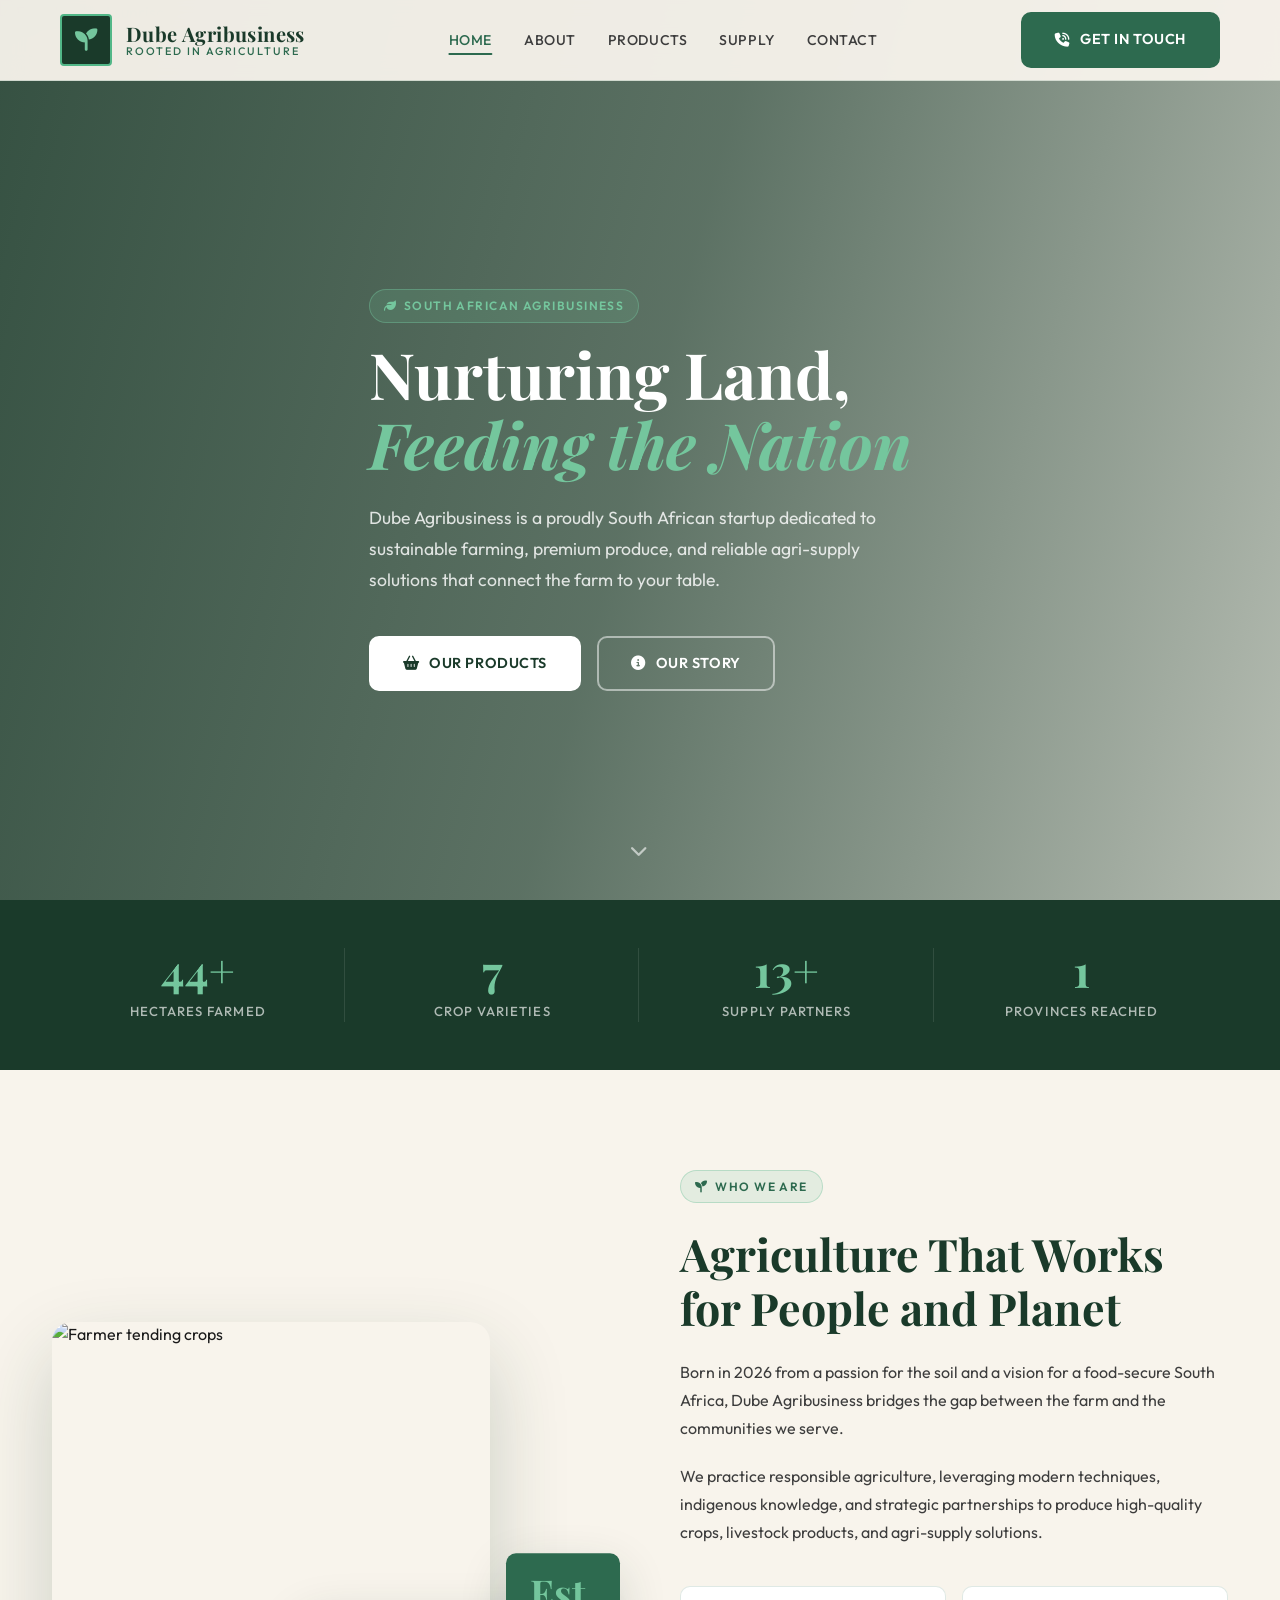
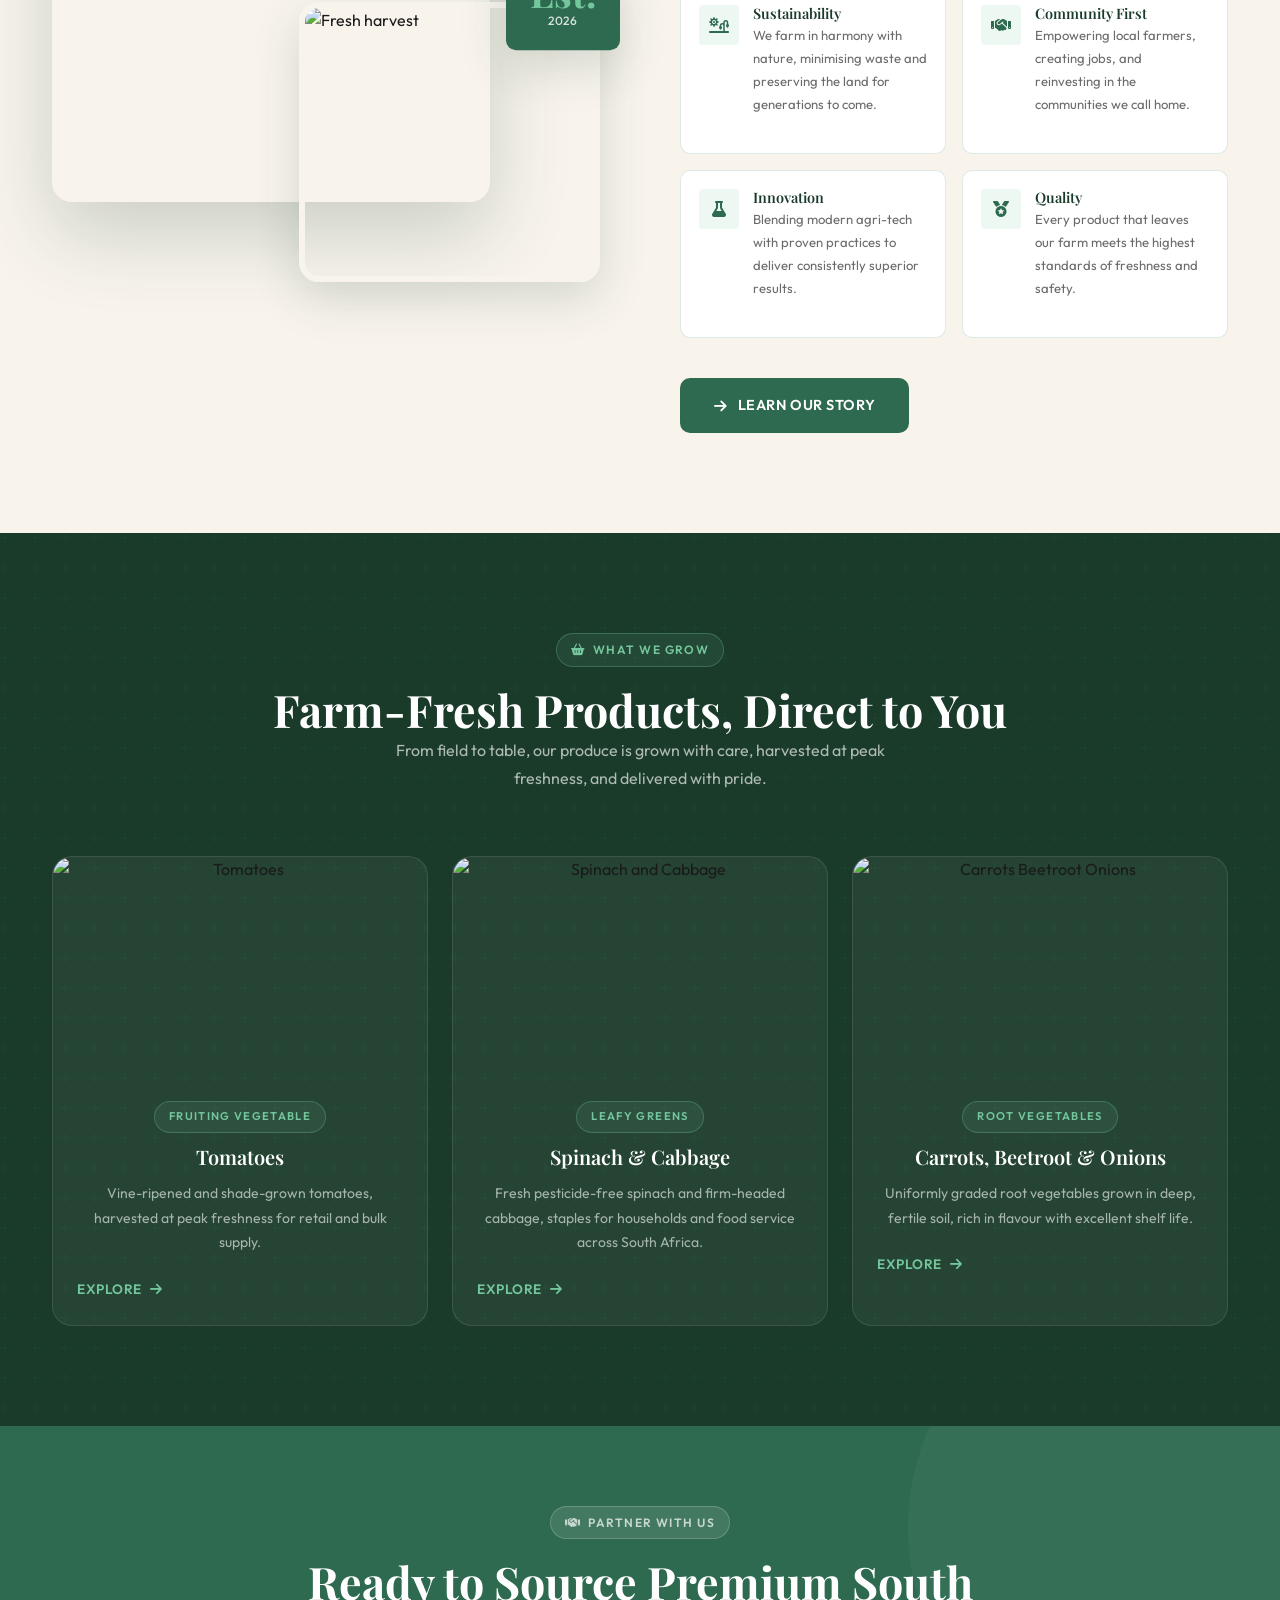
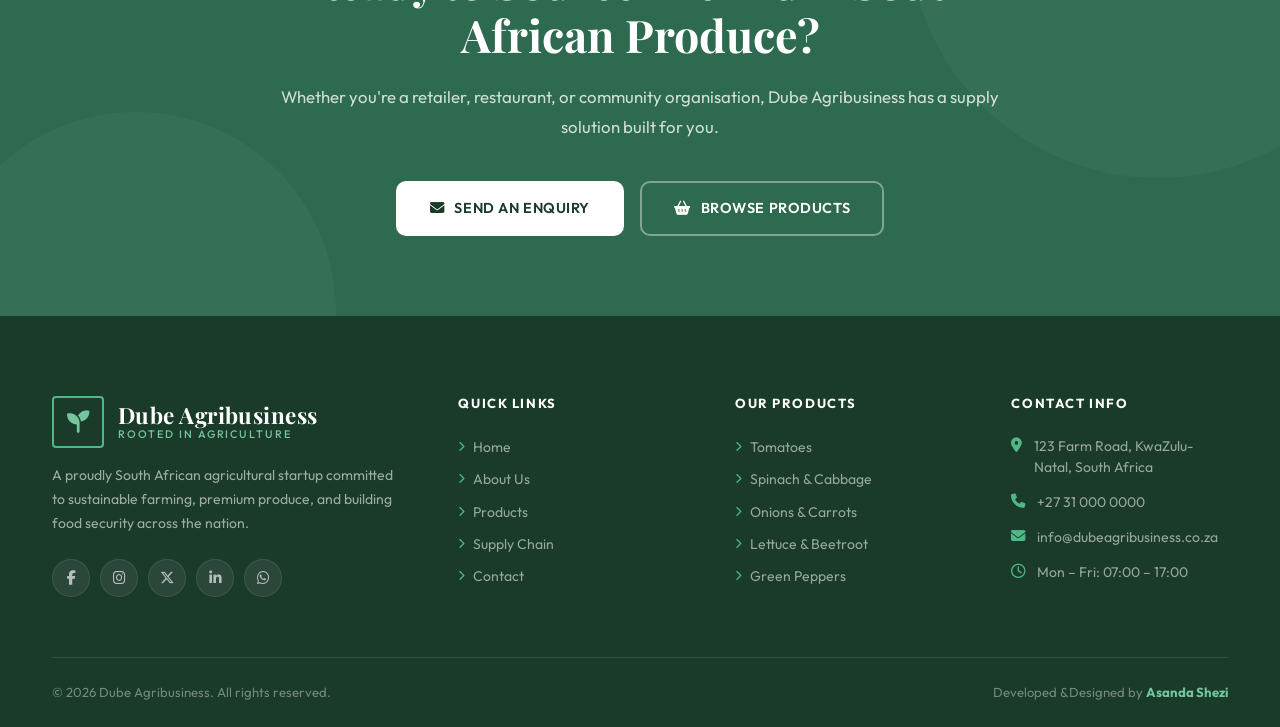
==== index.html @ ddb6861d "Add files via upload" ====
<!doctype html>
<html lang="en">
  <head>
    <meta charset="UTF-8" />
    <meta name="viewport" content="width=device-width, initial-scale=1.0" />
    <title>Dube Agribusiness — Rooted in Agriculture, Growing the Future</title>
    <meta
      name="description"
      content="Dube Agribusiness is a South African agricultural startup delivering premium farm produce, sustainable supply solutions, and agri-innovation."
    />
    <link rel="stylesheet" href="styles.css" />
    <link
      rel="stylesheet"
      href="https://cdnjs.cloudflare.com/ajax/libs/font-awesome/6.5.0/css/all.min.css"
    />
  </head>
  <body>
    <!-- ============ NAVBAR ============ -->
    <nav class="navbar" id="navbar">
      <div class="navbar-inner">
        <a href="index.html" class="navbar-logo">
          <div class="logo-img-wrap">
            <!-- LOGO: To update the logo, set the src attribute below to your image path and remove display:none -->
            <img
              src=""
              alt="Dube Agribusiness Logo"
              class="logo-img"
              id="logoImg"
              style="display: none"
            />
            <span class="logo-placeholder" id="logoPlaceholder">
              <i class="fa-solid fa-seedling"></i>
            </span>
          </div>
          <div class="logo-text">
            <span class="logo-name">Dube Agribusiness</span>
            <span class="logo-tagline">Rooted in Agriculture</span>
          </div>
        </a>

        <nav class="navbar-nav">
          <a href="index.html" class="nav-link active">Home</a>
          <a href="About/about.html" class="nav-link">About</a>
          <a href="Products/products.html" class="nav-link">Products</a>
          <a href="Supply/supply.html" class="nav-link">Supply</a>
          <a href="Contact/contact.html" class="nav-link">Contact</a>
        </nav>

        <div class="navbar-cta">
          <a href="Contact/contact.html" class="btn btn-primary">
            <i class="fa-solid fa-phone-volume"></i> Get in Touch
          </a>
        </div>

        <button class="hamburger" id="hamburger" aria-label="Toggle menu">
          <span></span><span></span><span></span>
        </button>
      </div>
    </nav>

    <!-- MOBILE MENU -->
    <div class="mobile-menu" id="mobileMenu">
      <a href="index.html" class="nav-link">Home</a>
      <a href="About/about.html" class="nav-link">About Us</a>
      <a href="Products/products.html" class="nav-link">Products</a>
      <a href="Supply/supply.html" class="nav-link">Supply Chain</a>
      <a href="Contact/contact.html" class="nav-link">Contact</a>
      <div class="mobile-menu-actions">
        <a
          href="Contact/contact.html"
          class="btn btn-primary"
          style="justify-content: center"
        >
          <i class="fa-solid fa-phone-volume"></i> Get in Touch
        </a>
      </div>
    </div>

    <!-- ============ HERO ============ -->
    <section class="hero">
      <div class="hero-bg">
        <img
          src="https://images.unsplash.com/photo-1500937386664-56d1dfef3854?w=1800&q=80&fit=crop"
          alt="Farmlands at sunrise"
        />
        <div class="hero-overlay"></div>
      </div>
      <div class="container">
        <div class="hero-content">
          <span class="tag"
            ><i class="fa-solid fa-leaf"></i> &nbsp;South African
            Agribusiness</span
          >
          <h1>
            Nurturing Land,<br />
            <em>Feeding the Nation</em>
          </h1>
          <p>
            Dube Agribusiness is a proudly South African startup dedicated to
            sustainable farming, premium produce, and reliable agri-supply
            solutions that connect the farm to your table.
          </p>
          <div class="hero-actions">
            <a href="Products/products.html" class="btn btn-light">
              <i class="fa-solid fa-basket-shopping"></i> Our Products
            </a>
            <a
              href="About/about.html"
              class="btn btn-outline"
              style="border-color: rgba(255, 255, 255, 0.5); color: white"
            >
              <i class="fa-solid fa-circle-info"></i> Our Story
            </a>
          </div>
        </div>
      </div>
      <div class="hero-scroll">
        <span></span>
        <i class="fa-solid fa-chevron-down"></i>
      </div>
    </section>

    <!-- ============ STATS BAR ============ -->
    <section class="stats-bar">
      <div class="container">
        <div class="stats-grid">
          <div class="stat-item">
            <div class="stat-number" data-count="50" data-suffix="+">0+</div>
            <div class="stat-label">Hectares Farmed</div>
          </div>
          <div class="stat-item">
            <div class="stat-number" data-count="8" data-suffix="">0</div>
            <div class="stat-label">Crop Varieties</div>
          </div>
          <div class="stat-item">
            <div class="stat-number" data-count="15" data-suffix="+">0+</div>
            <div class="stat-label">Supply Partners</div>
          </div>
          <div class="stat-item">
            <div class="stat-number" data-count="2" data-suffix="">0</div>
            <div class="stat-label">Provinces Reached</div>
          </div>
        </div>
      </div>
    </section>

    <!-- ============ ABOUT PREVIEW ============ -->
    <section class="about-preview section-pad">
      <div class="container">
        <div class="about-grid">
          <div class="about-images">
            <div class="img-stack">
              <div class="img-main">
                <img
                  src="https://images.unsplash.com/photo-1464226184884-fa280b87c399?w=900&q=80&fit=crop"
                  alt="Farmer tending crops"
                />
              </div>
              <div class="img-secondary">
                <img
                  src="https://images.unsplash.com/photo-1586771107445-d3ca888129ff?w=700&q=80&fit=crop"
                  alt="Fresh harvest"
                />
              </div>
              <div class="img-badge">
                <div class="number">Est.</div>
                <div class="label">2026</div>
              </div>
            </div>
          </div>
          <div class="about-text">
            <span class="tag"
              ><i class="fa-solid fa-seedling"></i> &nbsp;Who We Are</span
            >
            <h2>Agriculture That Works for People and Planet</h2>
            <p>
              Born in 2026 from a passion for the soil and a vision for a
              food-secure South Africa, Dube Agribusiness bridges the gap
              between the farm and the communities we serve.
            </p>
            <p>
              We practice responsible agriculture, leveraging modern techniques,
              indigenous knowledge, and strategic partnerships to produce
              high-quality crops, livestock products, and agri-supply solutions.
            </p>
            <div class="values-row">
              <div class="value-item">
                <div class="value-icon">
                  <i class="fa-solid fa-sun-plant-wilt"></i>
                </div>
                <div>
                  <h4>Sustainability</h4>
                  <p>
                    We farm in harmony with nature, minimising waste and
                    preserving the land for generations to come.
                  </p>
                </div>
              </div>
              <div class="value-item">
                <div class="value-icon">
                  <i class="fa-solid fa-handshake"></i>
                </div>
                <div>
                  <h4>Community First</h4>
                  <p>
                    Empowering local farmers, creating jobs, and reinvesting in
                    the communities we call home.
                  </p>
                </div>
              </div>
              <div class="value-item">
                <div class="value-icon"><i class="fa-solid fa-flask"></i></div>
                <div>
                  <h4>Innovation</h4>
                  <p>
                    Blending modern agri-tech with proven practices to deliver
                    consistently superior results.
                  </p>
                </div>
              </div>
              <div class="value-item">
                <div class="value-icon"><i class="fa-solid fa-medal"></i></div>
                <div>
                  <h4>Quality</h4>
                  <p>
                    Every product that leaves our farm meets the highest
                    standards of freshness and safety.
                  </p>
                </div>
              </div>
            </div>
            <a href="About/about.html" class="btn btn-primary">
              <i class="fa-solid fa-arrow-right"></i> Learn Our Story
            </a>
          </div>
        </div>
      </div>
    </section>

    <!-- ============ PRODUCTS PREVIEW ============ -->
    <section class="products-preview section-pad">
      <div class="container text-center">
        <span class="tag"
          ><i class="fa-solid fa-basket-shopping"></i> &nbsp;What We Grow</span
        >
        <h2>Farm-Fresh Products, Direct to You</h2>
        <p>
          From field to table, our produce is grown with care, harvested at peak
          freshness, and delivered with pride.
        </p>
        <div class="products-grid">
          <div class="product-card">
            <div class="product-card-img">
              <img
                src="https://images.pexels.com/photos/4671829/pexels-photo-4671829.jpeg"
                alt="Tomatoes"
              />
            </div>
            <div class="product-card-body">
              <span class="tag">Fruiting Vegetable</span>
              <h3>Tomatoes</h3>
              <p>
                Vine-ripened and shade-grown tomatoes, harvested at peak
                freshness for retail and bulk supply.
              </p>
              <div class="product-card-footer">
                <a href="Products/products.html" class="product-card-link"
                  >Explore <i class="fa-solid fa-arrow-right"></i
                ></a>
              </div>
            </div>
          </div>
          <div class="product-card">
            <div class="product-card-img">
              <img
                src="https://images.unsplash.com/photo-1576045057995-568f588f82fb?w=700&q=80&fit=crop"
                alt="Spinach and Cabbage"
              />
            </div>
            <div class="product-card-body">
              <span class="tag">Leafy Greens</span>
              <h3>Spinach &amp; Cabbage</h3>
              <p>
                Fresh pesticide-free spinach and firm-headed cabbage, staples
                for households and food service across South Africa.
              </p>
              <div class="product-card-footer">
                <a href="Products/products.html" class="product-card-link"
                  >Explore <i class="fa-solid fa-arrow-right"></i
                ></a>
              </div>
            </div>
          </div>
          <div class="product-card">
            <div class="product-card-img">
              <img
                src="https://images.unsplash.com/photo-1582515073490-39981397c445?w=700&q=80&fit=crop"
                alt="Carrots Beetroot Onions"
              />
            </div>
            <div class="product-card-body">
              <span class="tag">Root Vegetables</span>
              <h3>Carrots, Beetroot &amp; Onions</h3>
              <p>
                Uniformly graded root vegetables grown in deep, fertile soil,
                rich in flavour with excellent shelf life.
              </p>
              <div class="product-card-footer">
                <a href="Products/products.html" class="product-card-link"
                  >Explore <i class="fa-solid fa-arrow-right"></i
                ></a>
              </div>
            </div>
          </div>
        </div>
      </div>
    </section>

    <!-- ============ CTA BANNER ============ -->
    <section class="cta-banner">
      <div class="container text-center">
        <div class="cta-inner">
          <span
            class="tag"
            style="
              color: rgba(255, 255, 255, 0.7);
              background: rgba(255, 255, 255, 0.1);
              border-color: rgba(255, 255, 255, 0.2);
            "
          >
            <i class="fa-solid fa-handshake"></i> &nbsp;Partner With Us
          </span>
          <h2>Ready to Source Premium South African Produce?</h2>
          <p>
            Whether you're a retailer, restaurant, or community organisation,
            Dube Agribusiness has a supply solution built for you.
          </p>
          <div class="cta-actions">
            <a href="Contact/contact.html" class="btn btn-light">
              <i class="fa-solid fa-envelope"></i> Send an Enquiry
            </a>
            <a
              href="Products/products.html"
              class="btn btn-outline"
              style="border-color: rgba(255, 255, 255, 0.4); color: white"
            >
              <i class="fa-solid fa-basket-shopping"></i> Browse Products
            </a>
          </div>
        </div>
      </div>
    </section>

    <!-- ============ FOOTER ============ -->
    <footer>
      <div class="container">
        <div class="footer-grid">
          <div class="footer-brand">
            <div class="navbar-logo" style="margin-bottom: 1rem">
              <div class="logo-img-wrap">
                <span class="logo-placeholder"
                  ><i class="fa-solid fa-seedling"></i
                ></span>
              </div>
              <div class="logo-text">
                <span class="logo-name">Dube Agribusiness</span>
                <span class="logo-tagline">Rooted in Agriculture</span>
              </div>
            </div>
            <p>
              A proudly South African agricultural startup committed to
              sustainable farming, premium produce, and building food security
              across the nation.
            </p>
            <div class="footer-socials">
              <a href="#" class="footer-social-link"
                ><i class="fa-brands fa-facebook-f"></i
              ></a>
              <a href="#" class="footer-social-link"
                ><i class="fa-brands fa-instagram"></i
              ></a>
              <a href="#" class="footer-social-link"
                ><i class="fa-brands fa-x-twitter"></i
              ></a>
              <a href="#" class="footer-social-link"
                ><i class="fa-brands fa-linkedin-in"></i
              ></a>
              <a href="#" class="footer-social-link"
                ><i class="fa-brands fa-whatsapp"></i
              ></a>
            </div>
          </div>
          <div class="footer-col">
            <h4>Quick Links</h4>
            <div class="footer-links">
              <a href="index.html"
                ><i class="fa-solid fa-chevron-right"></i> Home</a
              >
              <a href="About/about.html"
                ><i class="fa-solid fa-chevron-right"></i> About Us</a
              >
              <a href="Products/products.html"
                ><i class="fa-solid fa-chevron-right"></i> Products</a
              >
              <a href="Supply/supply.html"
                ><i class="fa-solid fa-chevron-right"></i> Supply Chain</a
              >
              <a href="Contact/contact.html"
                ><i class="fa-solid fa-chevron-right"></i> Contact</a
              >
            </div>
          </div>
          <div class="footer-col">
            <h4>Our Products</h4>
            <div class="footer-links">
              <a href="Products/products.html"
                ><i class="fa-solid fa-chevron-right"></i> Tomatoes</a
              >
              <a href="Products/products.html"
                ><i class="fa-solid fa-chevron-right"></i> Spinach &amp;
                Cabbage</a
              >
              <a href="Products/products.html"
                ><i class="fa-solid fa-chevron-right"></i> Onions &amp;
                Carrots</a
              >
              <a href="Products/products.html"
                ><i class="fa-solid fa-chevron-right"></i> Lettuce &amp;
                Beetroot</a
              >
              <a href="Products/products.html"
                ><i class="fa-solid fa-chevron-right"></i> Green Peppers</a
              >
            </div>
          </div>
          <div class="footer-col">
            <h4>Contact Info</h4>
            <div class="footer-contact-item">
              <i class="fa-solid fa-location-dot"></i>
              <span>123 Farm Road, KwaZulu-Natal, South Africa</span>
            </div>
            <div class="footer-contact-item">
              <i class="fa-solid fa-phone"></i>
              <span>+27 31 000 0000</span>
            </div>
            <div class="footer-contact-item">
              <i class="fa-solid fa-envelope"></i>
              <span>info@dubeagribusiness.co.za</span>
            </div>
            <div class="footer-contact-item">
              <i class="fa-regular fa-clock"></i>
              <span>Mon – Fri: 07:00 – 17:00</span>
            </div>
          </div>
        </div>
        <div class="footer-bottom">
          <span class="footer-copy"
            >&copy; 2026 Dube Agribusiness. All rights reserved.</span
          >
          <span class="footer-credit"
            >Developed &amp;Designed by <strong>Asanda Shezi</strong></span
          >
        </div>
      </div>
    </footer>

    <script src="main.js"></script>
  </body>
</html>
---- styles.css ----
/* ============================================
   DUBE AGRIBUSINESS - Global Stylesheet
   Designed by Asanda Shezi
   ============================================ */

@import url('https://fonts.googleapis.com/css2?family=Playfair+Display:ital,wght@0,400;0,600;0,700;0,900;1,400;1,700&family=Outfit:wght@300;400;500;600;700&display=swap');

/* ============ CSS VARIABLES ============ */
:root {
  --green-dark: #1A3A2A;
  --green-mid: #2D6A4F;
  --green-light: #52B788;
  --green-accent: #74C69D;
  --cream: #F8F4EC;
  --cream-dark: #EDE8DC;
  --earth: #8B5E3C;
  --earth-light: #C49A6C;
  --gold: #D4A017;
  --gold-light: #F0C040;
  --white: #FFFFFF;
  --text-dark: #1A1A1A;
  --text-mid: #3D3D3D;
  --text-light: #6B6B6B;
  --border: rgba(45, 106, 79, 0.15);

  --font-display: 'Playfair Display', Georgia, serif;
  --font-body: 'Outfit', sans-serif;

  --shadow-sm: 0 2px 8px rgba(26, 58, 42, 0.08);
  --shadow-md: 0 6px 24px rgba(26, 58, 42, 0.12);
  --shadow-lg: 0 16px 48px rgba(26, 58, 42, 0.16);
  --shadow-xl: 0 32px 80px rgba(26, 58, 42, 0.20);

  --radius-sm: 4px;
  --radius-md: 10px;
  --radius-lg: 20px;
  --radius-xl: 32px;

  --transition: all 0.3s cubic-bezier(0.4, 0, 0.2, 1);
  --transition-slow: all 0.5s cubic-bezier(0.4, 0, 0.2, 1);
}

/* ============ RESET & BASE ============ */
*,
*::before,
*::after {
  box-sizing: border-box;
  margin: 0;
  padding: 0;
}

html {
  scroll-behavior: smooth;
  font-size: 16px;
}

body {
  font-family: var(--font-body);
  color: var(--text-dark);
  background-color: var(--cream);
  line-height: 1.6;
  overflow-x: hidden;
}

img {
  max-width: 100%;
  display: block;
}

a {
  text-decoration: none;
  color: inherit;
}

ul {
  list-style: none;
}

/* ============ TYPOGRAPHY ============ */
h1,
h2,
h3,
h4 {
  font-family: var(--font-display);
  line-height: 1.2;
  color: var(--green-dark);
}

h1 {
  font-size: clamp(2.4rem, 5vw, 4.2rem);
  font-weight: 700;
}

h2 {
  font-size: clamp(1.8rem, 3.5vw, 3rem);
  font-weight: 700;
}

h3 {
  font-size: clamp(1.3rem, 2.5vw, 1.9rem);
  font-weight: 600;
}

h4 {
  font-size: 1.15rem;
  font-weight: 600;
}

p {
  font-size: 1rem;
  color: var(--text-mid);
  line-height: 1.75;
}

/* ============ UTILITY CLASSES ============ */
.container {
  max-width: 1240px;
  margin: 0 auto;
  padding: 0 2rem;
}

.section-pad {
  padding: 100px 0;
}

.section-pad-sm {
  padding: 64px 0;
}

.text-center {
  text-align: center;
}

.tag {
  display: inline-block;
  font-family: var(--font-body);
  font-size: 0.75rem;
  font-weight: 600;
  letter-spacing: 0.12em;
  text-transform: uppercase;
  color: var(--green-mid);
  background: rgba(82, 183, 136, 0.12);
  border: 1px solid rgba(82, 183, 136, 0.3);
  padding: 6px 14px;
  border-radius: 100px;
  margin-bottom: 1rem;
}

.tag.gold {
  color: var(--earth);
  background: rgba(212, 160, 23, 0.1);
  border-color: rgba(212, 160, 23, 0.3);
}

/* ============ BUTTONS ============ */
.btn {
  display: inline-flex;
  align-items: center;
  gap: 10px;
  font-family: var(--font-body);
  font-size: 0.9rem;
  font-weight: 600;
  letter-spacing: 0.04em;
  padding: 14px 32px;
  border-radius: var(--radius-md);
  border: 2px solid transparent;
  cursor: pointer;
  transition: var(--transition);
  text-transform: uppercase;
}

.btn-primary {
  background: var(--green-mid);
  color: var(--white);
  border-color: var(--green-mid);
}

.btn-primary:hover {
  background: var(--green-dark);
  border-color: var(--green-dark);
  transform: translateY(-2px);
  box-shadow: var(--shadow-md);
}

.btn-outline {
  background: transparent;
  color: var(--green-mid);
  border-color: var(--green-mid);
}

.btn-outline:hover {
  background: var(--green-mid);
  color: var(--white);
  transform: translateY(-2px);
}

.btn-light {
  background: var(--white);
  color: var(--green-dark);
  border-color: var(--white);
}

.btn-light:hover {
  background: var(--cream);
  transform: translateY(-2px);
  box-shadow: var(--shadow-md);
}

.btn-gold {
  background: var(--gold);
  color: var(--white);
  border-color: var(--gold);
}

.btn-gold:hover {
  background: var(--earth);
  border-color: var(--earth);
  transform: translateY(-2px);
}

/* ============ NAVBAR ============ */
.navbar {
  position: fixed;
  top: 0;
  left: 0;
  right: 0;
  z-index: 1000;
  background: rgba(248, 244, 236, 0.95);
  backdrop-filter: blur(12px);
  -webkit-backdrop-filter: blur(12px);
  border-bottom: 1px solid var(--border);
  transition: var(--transition);
}

.navbar.scrolled {
  background: rgba(248, 244, 236, 0.98);
  box-shadow: var(--shadow-sm);
}

.navbar-inner {
  display: flex;
  align-items: center;
  justify-content: space-between;
  height: 80px;
  padding: 0 2.5rem;
  max-width: 1240px;
  margin: 0 auto;
}

/* LOGO AREA */
.navbar-logo {
  display: flex;
  align-items: center;
  gap: 14px;
  text-decoration: none;
  flex-shrink: 0;
}

.logo-img-wrap {
  width: 52px;
  height: 52px;
  border-radius: var(--radius-sm);
  overflow: hidden;
  border: 2px solid var(--green-light);
  background: var(--green-dark);
  display: flex;
  align-items: center;
  justify-content: center;
  flex-shrink: 0;
  position: relative;
  /* No pointer events — logo is display only */
  pointer-events: none;
}

.logo-img-wrap img.logo-img {
  width: 100%;
  height: 100%;
  object-fit: contain;
  padding: 4px;
}

.logo-img-wrap .logo-placeholder {
  display: flex;
  align-items: center;
  justify-content: center;
  width: 100%;
  height: 100%;
  color: var(--green-accent);
  font-size: 1.4rem;
}

.logo-text {
  display: flex;
  flex-direction: column;
  line-height: 1;
}

.logo-name {
  font-family: var(--font-display);
  font-size: 1.25rem;
  font-weight: 700;
  color: var(--green-dark);
  letter-spacing: 0.02em;
}

.logo-tagline {
  font-family: var(--font-body);
  font-size: 0.68rem;
  font-weight: 500;
  color: var(--green-mid);
  letter-spacing: 0.18em;
  text-transform: uppercase;
  margin-top: 2px;
}

/* NAV LINKS */
.navbar-nav {
  display: flex;
  align-items: center;
  gap: 4px;
}

.nav-link {
  font-family: var(--font-body);
  font-size: 0.88rem;
  font-weight: 500;
  color: var(--text-mid);
  letter-spacing: 0.04em;
  padding: 8px 14px;
  border-radius: var(--radius-sm);
  transition: var(--transition);
  position: relative;
  text-transform: uppercase;
}

.nav-link::after {
  content: '';
  position: absolute;
  bottom: 4px;
  left: 50%;
  transform: translateX(-50%);
  width: 0;
  height: 2px;
  background: var(--green-mid);
  border-radius: 1px;
  transition: var(--transition);
}

.nav-link:hover,
.nav-link.active {
  color: var(--green-mid);
}

.nav-link:hover::after,
.nav-link.active::after {
  width: calc(100% - 28px);
}

.navbar-cta {
  display: flex;
  align-items: center;
  gap: 12px;
}

/* HAMBURGER */
.hamburger {
  display: none;
  flex-direction: column;
  gap: 5px;
  cursor: pointer;
  padding: 8px;
  border: none;
  background: none;
}

.hamburger span {
  display: block;
  width: 24px;
  height: 2px;
  background: var(--green-dark);
  border-radius: 2px;
  transition: var(--transition);
}

.hamburger.open span:nth-child(1) {
  transform: translateY(7px) rotate(45deg);
}

.hamburger.open span:nth-child(2) {
  opacity: 0;
}

.hamburger.open span:nth-child(3) {
  transform: translateY(-7px) rotate(-45deg);
}

/* MOBILE MENU */
.mobile-menu {
  display: none;
  position: fixed;
  top: 80px;
  left: 0;
  right: 0;
  background: var(--cream);
  border-bottom: 1px solid var(--border);
  padding: 1.5rem 2.5rem 2rem;
  flex-direction: column;
  gap: 4px;
  box-shadow: var(--shadow-md);
  z-index: 999;
}

.mobile-menu.open {
  display: flex;
}

.mobile-menu .nav-link {
  padding: 12px 16px;
  font-size: 1rem;
  border-radius: var(--radius-sm);
}

.mobile-menu .nav-link:hover {
  background: rgba(45, 106, 79, 0.08);
}

.mobile-menu-actions {
  margin-top: 1rem;
  padding-top: 1rem;
  border-top: 1px solid var(--border);
  display: flex;
  flex-direction: column;
  gap: 10px;
}

/* ============ HERO SECTION (INDEX) ============ */
.hero {
  position: relative;
  min-height: 100vh;
  display: flex;
  align-items: center;
  overflow: hidden;
  padding-top: 80px;
}

.hero-bg {
  position: absolute;
  inset: 0;
  z-index: 0;
}

.hero-bg img {
  width: 100%;
  height: 100%;
  object-fit: cover;
  object-position: center;
}

.hero-overlay {
  position: absolute;
  inset: 0;
  background: linear-gradient(105deg,
      rgba(26, 58, 42, 0.88) 0%,
      rgba(26, 58, 42, 0.70) 50%,
      rgba(26, 58, 42, 0.30) 100%);
}

.hero-content {
  position: relative;
  z-index: 1;
  max-width: 660px;
  padding: 4rem 0;
}

.hero-content .tag {
  color: var(--green-accent);
  background: rgba(116, 198, 157, 0.15);
  border-color: rgba(116, 198, 157, 0.4);
}

.hero h1 {
  color: var(--white);
  font-size: clamp(2.6rem, 5vw, 4.4rem);
  line-height: 1.1;
  margin-bottom: 1.5rem;
}

.hero h1 em {
  font-style: italic;
  color: var(--green-accent);
}

.hero p {
  color: rgba(255, 255, 255, 0.82);
  font-size: 1.1rem;
  margin-bottom: 2.5rem;
  max-width: 520px;
}

.hero-actions {
  display: flex;
  gap: 16px;
  flex-wrap: wrap;
}

.hero-scroll {
  position: absolute;
  bottom: 2.5rem;
  left: 50%;
  transform: translateX(-50%);
  z-index: 1;
  display: flex;
  flex-direction: column;
  align-items: center;
  gap: 8px;
  color: rgba(255, 255, 255, 0.6);
  font-size: 0.75rem;
  letter-spacing: 0.1em;
  text-transform: uppercase;
  font-family: var(--font-body);
}

.hero-scroll i {
  font-size: 1.1rem;
}

/* ============ STATS BAR ============ */
.stats-bar {
  background: var(--green-dark);
  padding: 48px 0;
}

.stats-grid {
  display: grid;
  grid-template-columns: repeat(4, 1fr);
  gap: 2px;
}

.stat-item {
  padding: 0 2.5rem;
  border-right: 1px solid rgba(255, 255, 255, 0.1);
  text-align: center;
}

.stat-item:last-child {
  border-right: none;
}

.stat-number {
  font-family: var(--font-display);
  font-size: 2.8rem;
  font-weight: 700;
  color: var(--green-accent);
  line-height: 1;
  margin-bottom: 8px;
}

.stat-label {
  font-family: var(--font-body);
  font-size: 0.82rem;
  color: rgba(255, 255, 255, 0.65);
  letter-spacing: 0.08em;
  text-transform: uppercase;
  font-weight: 500;
}

/* ============ ABOUT PREVIEW ============ */
.about-preview {
  background: var(--cream);
}

.about-grid {
  display: grid;
  grid-template-columns: 1fr 1fr;
  gap: 80px;
  align-items: center;
}

.about-images {
  position: relative;
}

.img-stack {
  position: relative;
  height: 560px;
}

.img-main {
  position: absolute;
  top: 0;
  left: 0;
  width: 80%;
  height: 480px;
  border-radius: var(--radius-lg);
  overflow: hidden;
  box-shadow: var(--shadow-xl);
}

.img-main img {
  width: 100%;
  height: 100%;
  object-fit: cover;
}

.img-secondary {
  position: absolute;
  bottom: 0;
  right: 0;
  width: 55%;
  height: 280px;
  border-radius: var(--radius-lg);
  overflow: hidden;
  border: 6px solid var(--cream);
  box-shadow: var(--shadow-lg);
}

.img-secondary img {
  width: 100%;
  height: 100%;
  object-fit: cover;
}

.img-badge {
  position: absolute;
  top: 50%;
  right: -20px;
  transform: translateY(-50%);
  background: var(--green-mid);
  color: white;
  padding: 20px 24px;
  border-radius: var(--radius-md);
  text-align: center;
  box-shadow: var(--shadow-lg);
}

.img-badge .number {
  font-family: var(--font-display);
  font-size: 2.4rem;
  font-weight: 700;
  color: var(--green-accent);
  line-height: 1;
}

.img-badge .label {
  font-size: 0.75rem;
  letter-spacing: 0.08em;
  text-transform: uppercase;
  color: rgba(255, 255, 255, 0.8);
  font-weight: 500;
}

.about-text h2 {
  margin: 0.5rem 0 1.5rem;
}

.about-text p {
  margin-bottom: 1.2rem;
}

.values-row {
  display: grid;
  grid-template-columns: 1fr 1fr;
  gap: 16px;
  margin: 2.5rem 0;
}

.value-item {
  display: flex;
  align-items: flex-start;
  gap: 14px;
  padding: 18px;
  background: var(--white);
  border-radius: var(--radius-md);
  border: 1px solid var(--border);
  transition: var(--transition);
}

.value-item:hover {
  border-color: var(--green-light);
  box-shadow: var(--shadow-sm);
}

.value-icon {
  width: 40px;
  height: 40px;
  background: rgba(82, 183, 136, 0.1);
  border-radius: var(--radius-sm);
  display: flex;
  align-items: center;
  justify-content: center;
  color: var(--green-mid);
  font-size: 1rem;
  flex-shrink: 0;
}

.value-item h4 {
  font-size: 0.9rem;
  margin-bottom: 2px;
}

.value-item p {
  font-size: 0.82rem;
  color: var(--text-light);
}

/* ============ PRODUCTS PREVIEW ============ */
.products-preview {
  background: var(--green-dark);
  position: relative;
  overflow: hidden;
}

.products-preview::before {
  content: '';
  position: absolute;
  inset: 0;
  background-image: url("data:image/svg+xml,%3Csvg width='60' height='60' viewBox='0 0 60 60' xmlns='http://www.w3.org/2000/svg'%3E%3Cg fill='none' fill-rule='evenodd'%3E%3Cg fill='%2352B788' fill-opacity='0.04'%3E%3Cpath d='M36 34v-4h-2v4h-4v2h4v4h2v-4h4v-2h-4zm0-30V0h-2v4h-4v2h4v4h2V6h4V4h-4zM6 34v-4H4v4H0v2h4v4h2v-4h4v-2H6zM6 4V0H4v4H0v2h4v4h2V6h4V4H6z'/%3E%3C/g%3E%3C/g%3E%3C/svg%3E");
}

.products-preview .tag {
  color: var(--green-accent);
  background: rgba(116, 198, 157, 0.1);
  border-color: rgba(116, 198, 157, 0.3);
}

.products-preview h2 {
  color: var(--white);
}

.products-preview>.container>p {
  color: rgba(255, 255, 255, 0.65);
  max-width: 560px;
  margin: 0 auto 4rem;
}

.products-grid {
  display: grid;
  grid-template-columns: repeat(3, 1fr);
  gap: 24px;
  position: relative;
  z-index: 1;
}

.product-card {
  background: rgba(255, 255, 255, 0.05);
  border: 1px solid rgba(255, 255, 255, 0.1);
  border-radius: var(--radius-lg);
  overflow: hidden;
  transition: var(--transition);
  cursor: pointer;
}

.product-card:hover {
  background: rgba(255, 255, 255, 0.08);
  border-color: rgba(82, 183, 136, 0.4);
  transform: translateY(-4px);
  box-shadow: 0 20px 48px rgba(0, 0, 0, 0.3);
}

.product-card-img {
  height: 220px;
  overflow: hidden;
}

.product-card-img img {
  width: 100%;
  height: 100%;
  object-fit: cover;
  transition: var(--transition-slow);
}

.product-card:hover .product-card-img img {
  transform: scale(1.05);
}

.product-card-body {
  padding: 24px;
}

.product-card-body .tag {
  font-size: 0.7rem;
  margin-bottom: 0.75rem;
}

.product-card-body h3 {
  color: var(--white);
  font-size: 1.25rem;
  margin-bottom: 0.75rem;
}

.product-card-body p {
  color: rgba(255, 255, 255, 0.6);
  font-size: 0.875rem;
  margin-bottom: 1.5rem;
}

.product-card-footer {
  display: flex;
  align-items: center;
  justify-content: space-between;
}

.product-card-link {
  font-size: 0.85rem;
  font-weight: 600;
  color: var(--green-accent);
  letter-spacing: 0.04em;
  text-transform: uppercase;
  display: flex;
  align-items: center;
  gap: 8px;
  transition: var(--transition);
}

.product-card-link:hover {
  gap: 12px;
}

/* ============ SUPPLY SECTION ============ */
.supply-section {
  background: var(--white);
}

.supply-grid {
  display: grid;
  grid-template-columns: 1fr 1fr;
  gap: 80px;
  align-items: center;
}

.supply-image {
  position: relative;
  border-radius: var(--radius-xl);
  overflow: hidden;
  height: 560px;
  box-shadow: var(--shadow-xl);
}

.supply-image img {
  width: 100%;
  height: 100%;
  object-fit: cover;
}

.supply-image-badge {
  position: absolute;
  bottom: 2rem;
  left: 2rem;
  background: var(--white);
  border-radius: var(--radius-md);
  padding: 16px 20px;
  box-shadow: var(--shadow-md);
  display: flex;
  align-items: center;
  gap: 12px;
}

.supply-image-badge i {
  font-size: 1.5rem;
  color: var(--green-mid);
}

.supply-image-badge strong {
  font-family: var(--font-display);
  font-size: 1.1rem;
  color: var(--green-dark);
  display: block;
}

.supply-image-badge span {
  font-size: 0.78rem;
  color: var(--text-light);
}

.supply-content h2 {
  margin: 0.5rem 0 1.5rem;
}

.supply-steps {
  margin: 2.5rem 0;
}

.supply-step {
  display: flex;
  gap: 20px;
  padding: 20px 0;
  border-bottom: 1px solid var(--border);
}

.supply-step:last-child {
  border-bottom: none;
}

.step-num {
  width: 44px;
  height: 44px;
  background: var(--green-mid);
  color: var(--white);
  border-radius: 50%;
  display: flex;
  align-items: center;
  justify-content: center;
  font-family: var(--font-display);
  font-size: 1rem;
  font-weight: 700;
  flex-shrink: 0;
}

.step-content h4 {
  margin-bottom: 4px;
}

.step-content p {
  font-size: 0.875rem;
}

/* ============ TESTIMONIALS ============ */
.testimonials {
  background: var(--cream-dark);
}

.testimonials-grid {
  display: grid;
  grid-template-columns: repeat(3, 1fr);
  gap: 28px;
  margin-top: 3.5rem;
}

.testimonial-card {
  background: var(--white);
  padding: 32px;
  border-radius: var(--radius-lg);
  border: 1px solid var(--border);
  transition: var(--transition);
}

.testimonial-card:hover {
  border-color: var(--green-light);
  box-shadow: var(--shadow-md);
  transform: translateY(-3px);
}

.testimonial-stars {
  color: var(--gold);
  font-size: 0.9rem;
  margin-bottom: 1rem;
  letter-spacing: 2px;
}

.testimonial-text {
  font-family: var(--font-display);
  font-style: italic;
  font-size: 1.05rem;
  color: var(--green-dark);
  line-height: 1.6;
  margin-bottom: 1.5rem;
}

.testimonial-author {
  display: flex;
  align-items: center;
  gap: 12px;
}

.author-img {
  width: 46px;
  height: 46px;
  border-radius: 50%;
  overflow: hidden;
  background: var(--cream-dark);
  flex-shrink: 0;
}

.author-img img {
  width: 100%;
  height: 100%;
  object-fit: cover;
}

.author-name {
  font-weight: 600;
  font-size: 0.9rem;
  color: var(--text-dark);
}

.author-role {
  font-size: 0.78rem;
  color: var(--text-light);
}

/* ============ CTA BANNER ============ */
.cta-banner {
  background: var(--green-mid);
  padding: 80px 0;
  position: relative;
  overflow: hidden;
}

.cta-banner::before {
  content: '';
  position: absolute;
  right: -10%;
  top: -30%;
  width: 500px;
  height: 500px;
  background: rgba(255, 255, 255, 0.04);
  border-radius: 50%;
}

.cta-banner::after {
  content: '';
  position: absolute;
  left: -5%;
  bottom: -40%;
  width: 400px;
  height: 400px;
  background: rgba(255, 255, 255, 0.04);
  border-radius: 50%;
}

.cta-inner {
  position: relative;
  z-index: 1;
  max-width: 720px;
  margin: 0 auto;
}

.cta-inner h2 {
  color: var(--white);
  font-size: clamp(1.9rem, 3.5vw, 3rem);
  margin-bottom: 1.25rem;
}

.cta-inner p {
  color: rgba(255, 255, 255, 0.78);
  font-size: 1.05rem;
  margin-bottom: 2.5rem;
}

.cta-actions {
  display: flex;
  gap: 16px;
  justify-content: center;
  flex-wrap: wrap;
}

/* ============ PAGE HERO (Inner Pages) ============ */
.page-hero {
  background: var(--green-dark);
  padding: 160px 0 80px;
  position: relative;
  overflow: hidden;
}

.page-hero::before {
  content: '';
  position: absolute;
  inset: 0;
  background-image: url("data:image/svg+xml,%3Csvg width='80' height='80' viewBox='0 0 80 80' xmlns='http://www.w3.org/2000/svg'%3E%3Cg fill='%2352B788' fill-opacity='0.05'%3E%3Cpath d='M0 0h80v80H0z' fill='none'/%3E%3Ccircle cx='40' cy='40' r='30' stroke='%2352B788' stroke-width='1' fill='none' stroke-opacity='0.1'/%3E%3C/g%3E%3C/svg%3E");
}

.page-hero .tag {
  color: var(--green-accent);
  background: rgba(116, 198, 157, 0.1);
  border-color: rgba(116, 198, 157, 0.3);
}

.page-hero h1 {
  color: var(--white);
  position: relative;
  z-index: 1;
}

.page-hero p {
  color: rgba(255, 255, 255, 0.72);
  max-width: 600px;
  margin-top: 1rem;
  position: relative;
  z-index: 1;
}

.breadcrumb {
  display: flex;
  align-items: center;
  gap: 10px;
  font-size: 0.82rem;
  color: rgba(255, 255, 255, 0.55);
  margin-bottom: 1.5rem;
  position: relative;
  z-index: 1;
}

.breadcrumb a {
  color: var(--green-accent);
}

.breadcrumb i {
  font-size: 0.65rem;
}

/* ============ ABOUT PAGE ============ */
.mission-section {
  background: var(--white);
}

.mission-grid {
  display: grid;
  grid-template-columns: 1fr 1fr 1fr;
  gap: 28px;
  margin-top: 4rem;
}

.mission-card {
  padding: 36px 28px;
  border-radius: var(--radius-lg);
  border: 1px solid var(--border);
  text-align: center;
  transition: var(--transition);
  background: var(--cream);
}

.mission-card:hover {
  border-color: var(--green-light);
  box-shadow: var(--shadow-md);
  transform: translateY(-4px);
}

.mission-card-icon {
  width: 64px;
  height: 64px;
  background: var(--green-dark);
  border-radius: var(--radius-md);
  display: flex;
  align-items: center;
  justify-content: center;
  color: var(--green-accent);
  font-size: 1.6rem;
  margin: 0 auto 1.5rem;
}

.mission-card h3 {
  margin-bottom: 1rem;
}

.team-section {
  background: var(--cream);
}

.team-grid {
  display: grid;
  grid-template-columns: repeat(3, 1fr);
  gap: 32px;
  margin-top: 3.5rem;
}

.team-card {
  background: var(--white);
  border-radius: var(--radius-lg);
  overflow: hidden;
  border: 1px solid var(--border);
  transition: var(--transition);
}

.team-card:hover {
  box-shadow: var(--shadow-lg);
  transform: translateY(-4px);
}

.team-img {
  height: 280px;
  overflow: hidden;
  background: var(--cream-dark);
}

.team-img img {
  width: 100%;
  height: 100%;
  object-fit: cover;
  transition: var(--transition-slow);
}

.team-card:hover .team-img img {
  transform: scale(1.04);
}

.team-body {
  padding: 24px;
}

.team-body h3 {
  font-size: 1.2rem;
  margin-bottom: 4px;
}

.team-role {
  font-size: 0.82rem;
  color: var(--green-mid);
  font-weight: 600;
  text-transform: uppercase;
  letter-spacing: 0.08em;
  margin-bottom: 1rem;
}

.team-body p {
  font-size: 0.875rem;
  margin-bottom: 1.25rem;
}

.team-social {
  display: flex;
  gap: 10px;
}

.team-social a {
  width: 34px;
  height: 34px;
  background: var(--cream);
  border: 1px solid var(--border);
  border-radius: 50%;
  display: flex;
  align-items: center;
  justify-content: center;
  color: var(--text-mid);
  font-size: 0.85rem;
  transition: var(--transition);
}

.team-social a:hover {
  background: var(--green-mid);
  color: white;
  border-color: var(--green-mid);
}

/* ============ PRODUCTS PAGE ============ */
.products-filter {
  background: var(--white);
  padding: 2rem 0;
  border-bottom: 1px solid var(--border);
  position: sticky;
  top: 80px;
  z-index: 100;
}

.filter-row {
  display: flex;
  align-items: center;
  gap: 12px;
  flex-wrap: wrap;
}

.filter-btn {
  font-family: var(--font-body);
  font-size: 0.82rem;
  font-weight: 600;
  letter-spacing: 0.06em;
  text-transform: uppercase;
  padding: 8px 20px;
  border-radius: 100px;
  border: 2px solid var(--border);
  background: transparent;
  color: var(--text-mid);
  cursor: pointer;
  transition: var(--transition);
}

.filter-btn:hover,
.filter-btn.active {
  background: var(--green-mid);
  color: white;
  border-color: var(--green-mid);
}

.products-full-grid {
  display: grid;
  grid-template-columns: repeat(3, 1fr);
  gap: 32px;
  margin-top: 4rem;
}

.product-full-card {
  background: var(--white);
  border: 1px solid var(--border);
  border-radius: var(--radius-lg);
  overflow: hidden;
  transition: opacity 0.28s ease, transform 0.28s ease, box-shadow 0.3s ease, border-color 0.3s ease;
}

.product-full-card:hover {
  box-shadow: var(--shadow-lg);
  border-color: var(--green-light);
  transform: translateY(-4px);
}

.product-full-img {
  height: 240px;
  overflow: hidden;
  position: relative;
}

.product-full-img img {
  width: 100%;
  height: 100%;
  object-fit: cover;
  transition: var(--transition-slow);
}

.product-full-card:hover .product-full-img img {
  transform: scale(1.05);
}

.product-badge {
  position: absolute;
  top: 16px;
  right: 16px;
  background: var(--green-dark);
  color: white;
  font-size: 0.72rem;
  font-weight: 600;
  letter-spacing: 0.08em;
  text-transform: uppercase;
  padding: 5px 12px;
  border-radius: 100px;
}

.product-full-body {
  padding: 24px;
}

.product-full-body .tag {
  font-size: 0.7rem;
  margin-bottom: 0.75rem;
}

.product-full-body h3 {
  font-size: 1.2rem;
  margin-bottom: 0.75rem;
}

.product-full-body p {
  font-size: 0.875rem;
  margin-bottom: 1.5rem;
}

.product-specs {
  display: flex;
  gap: 8px;
  flex-wrap: wrap;
  margin-bottom: 1.5rem;
}

.spec-tag {
  font-size: 0.75rem;
  font-weight: 500;
  padding: 4px 10px;
  background: var(--cream);
  border-radius: 100px;
  color: var(--text-mid);
  border: 1px solid var(--border);
}

/* ============ SUPPLY PAGE ============ */
.supply-hero-extended {
  margin-top: 3rem;
}

.supply-process {
  background: var(--cream);
}

.process-timeline {
  position: relative;
  padding: 2rem 0;
}

.process-timeline::before {
  content: '';
  position: absolute;
  left: 50%;
  top: 0;
  bottom: 0;
  width: 2px;
  background: var(--border);
  transform: translateX(-50%);
}

.timeline-item {
  display: grid;
  grid-template-columns: 1fr auto 1fr;
  gap: 40px;
  align-items: center;
  margin-bottom: 56px;
}

.timeline-item:last-child {
  margin-bottom: 0;
}

.timeline-content {
  padding: 28px;
  background: var(--white);
  border-radius: var(--radius-lg);
  border: 1px solid var(--border);
  transition: var(--transition);
}

.timeline-content:hover {
  border-color: var(--green-light);
  box-shadow: var(--shadow-md);
}

.timeline-content h3 {
  font-size: 1.2rem;
  margin-bottom: 0.75rem;
}

.timeline-content p {
  font-size: 0.875rem;
}

.timeline-item.right .timeline-content:first-child {
  opacity: 0;
  pointer-events: none;
}

.timeline-dot {
  width: 48px;
  height: 48px;
  background: var(--green-mid);
  border-radius: 50%;
  display: flex;
  align-items: center;
  justify-content: center;
  color: white;
  font-size: 1rem;
  flex-shrink: 0;
  box-shadow: 0 0 0 8px rgba(45, 106, 79, 0.1);
  z-index: 1;
}

.supply-partners {
  background: var(--white);
}

.partners-logos {
  display: grid;
  grid-template-columns: repeat(5, 1fr);
  gap: 2px;
  margin-top: 3rem;
  border: 1px solid var(--border);
  border-radius: var(--radius-lg);
  overflow: hidden;
}

.partner-logo {
  padding: 28px 20px;
  display: flex;
  flex-direction: column;
  align-items: center;
  justify-content: center;
  border-right: 1px solid var(--border);
  background: var(--cream);
  text-align: center;
  transition: var(--transition);
}

.partner-logo:last-child {
  border-right: none;
}

.partner-logo:hover {
  background: var(--white);
}

.partner-logo span {
  font-family: var(--font-display);
  font-size: 1rem;
  color: var(--text-light);
  font-weight: 600;
}

/* ============ CONTACT PAGE ============ */
.contact-grid {
  display: grid;
  grid-template-columns: 1fr 1.4fr;
  gap: 80px;
  align-items: start;
}

.contact-detail {
  display: flex;
  align-items: flex-start;
  gap: 16px;
  padding: 20px 0;
  border-bottom: 1px solid var(--border);
}

.contact-detail:last-of-type {
  border-bottom: none;
}

.contact-icon {
  width: 44px;
  height: 44px;
  background: rgba(45, 106, 79, 0.08);
  border-radius: var(--radius-sm);
  display: flex;
  align-items: center;
  justify-content: center;
  color: var(--green-mid);
  font-size: 1rem;
  flex-shrink: 0;
}

.contact-detail-text strong {
  display: block;
  font-weight: 600;
  font-size: 0.9rem;
  color: var(--text-dark);
  margin-bottom: 3px;
}

.contact-detail-text span {
  font-size: 0.875rem;
  color: var(--text-light);
}

.contact-social {
  display: flex;
  gap: 12px;
  margin-top: 2rem;
}

.social-btn {
  width: 44px;
  height: 44px;
  background: var(--cream);
  border: 1px solid var(--border);
  border-radius: 50%;
  display: flex;
  align-items: center;
  justify-content: center;
  color: var(--text-mid);
  font-size: 1rem;
  transition: var(--transition);
}

.social-btn:hover {
  background: var(--green-mid);
  color: white;
  border-color: var(--green-mid);
}

/* CONTACT FORM */
.contact-form-wrap {
  background: var(--white);
  border: 1px solid var(--border);
  border-radius: var(--radius-xl);
  padding: 48px;
}

.form-title {
  font-family: var(--font-display);
  font-size: 1.6rem;
  color: var(--green-dark);
  margin-bottom: 0.5rem;
}

.form-subtitle {
  font-size: 0.9rem;
  color: var(--text-light);
  margin-bottom: 2rem;
}

.form-row {
  display: grid;
  grid-template-columns: 1fr 1fr;
  gap: 20px;
  margin-bottom: 20px;
}

.form-group {
  display: flex;
  flex-direction: column;
  gap: 8px;
  margin-bottom: 20px;
}

.form-group label {
  font-size: 0.82rem;
  font-weight: 600;
  color: var(--text-dark);
  letter-spacing: 0.04em;
  text-transform: uppercase;
}

.form-group input,
.form-group select,
.form-group textarea {
  font-family: var(--font-body);
  font-size: 0.9rem;
  color: var(--text-dark);
  padding: 13px 16px;
  border: 1.5px solid var(--border);
  border-radius: var(--radius-md);
  background: var(--cream);
  outline: none;
  transition: var(--transition);
  width: 100%;
}

.form-group input:focus,
.form-group select:focus,
.form-group textarea:focus {
  border-color: var(--green-mid);
  background: var(--white);
  box-shadow: 0 0 0 3px rgba(45, 106, 79, 0.1);
}

.form-group textarea {
  height: 120px;
  resize: vertical;
}

.form-success {
  display: none;
  background: rgba(82, 183, 136, 0.1);
  border: 1px solid var(--green-light);
  border-radius: var(--radius-md);
  padding: 20px;
  text-align: center;
  color: var(--green-dark);
  font-weight: 500;
  margin-top: 1rem;
}

.form-success i {
  font-size: 1.5rem;
  color: var(--green-mid);
  display: block;
  margin-bottom: 8px;
}

/* ============ MAP ============ */
.map-embed {
  height: 420px;
  width: 100%;
  background: var(--cream-dark);
  border-radius: var(--radius-lg);
  overflow: hidden;
  border: 1px solid var(--border);
  display: flex;
  flex-direction: column;
  align-items: center;
  justify-content: center;
  color: var(--text-light);
  font-size: 0.9rem;
  gap: 10px;
}

/* ============ FOOTER ============ */
footer {
  background: var(--green-dark);
  padding: 80px 0 0;
}

.footer-grid {
  display: grid;
  grid-template-columns: 1.6fr 1fr 1fr 1fr;
  gap: 60px;
  padding-bottom: 60px;
  border-bottom: 1px solid rgba(255, 255, 255, 0.1);
}

.footer-brand .logo-name {
  color: var(--white);
  font-size: 1.4rem;
}

.footer-brand .logo-tagline {
  color: var(--green-accent);
}

.footer-brand p {
  color: rgba(255, 255, 255, 0.58);
  font-size: 0.875rem;
  margin-top: 1rem;
  margin-bottom: 1.5rem;
  line-height: 1.7;
}

.footer-socials {
  display: flex;
  gap: 10px;
}

.footer-social-link {
  width: 38px;
  height: 38px;
  background: rgba(255, 255, 255, 0.07);
  border: 1px solid rgba(255, 255, 255, 0.1);
  border-radius: 50%;
  display: flex;
  align-items: center;
  justify-content: center;
  color: rgba(255, 255, 255, 0.65);
  font-size: 0.9rem;
  transition: var(--transition);
}

.footer-social-link:hover {
  background: var(--green-mid);
  color: white;
  border-color: var(--green-mid);
}

.footer-col h4 {
  color: var(--white);
  font-family: var(--font-body);
  font-size: 0.82rem;
  font-weight: 700;
  letter-spacing: 0.12em;
  text-transform: uppercase;
  margin-bottom: 1.5rem;
}

.footer-links {
  display: flex;
  flex-direction: column;
  gap: 10px;
}

.footer-links a {
  font-size: 0.875rem;
  color: rgba(255, 255, 255, 0.55);
  transition: var(--transition);
  display: flex;
  align-items: center;
  gap: 8px;
}

.footer-links a i {
  font-size: 0.65rem;
  color: var(--green-light);
}

.footer-links a:hover {
  color: var(--green-accent);
  padding-left: 4px;
}

.footer-contact-item {
  display: flex;
  align-items: flex-start;
  gap: 12px;
  margin-bottom: 14px;
}

.footer-contact-item i {
  color: var(--green-light);
  margin-top: 2px;
  font-size: 0.9rem;
  flex-shrink: 0;
}

.footer-contact-item span {
  font-size: 0.875rem;
  color: rgba(255, 255, 255, 0.55);
  line-height: 1.5;
}

.footer-bottom {
  padding: 24px 0;
  display: flex;
  align-items: center;
  justify-content: space-between;
}

.footer-copy {
  font-size: 0.82rem;
  color: rgba(255, 255, 255, 0.4);
}

.footer-credit {
  font-size: 0.82rem;
  color: rgba(255, 255, 255, 0.4);
}

.footer-credit strong {
  color: var(--green-accent);
}

/* ============================================================
   RESPONSIVE — 4 breakpoints
   xl  > 1280px  (large desktop)   — base styles above
   lg  ≤ 1200px  (small desktop / large laptop)
   md  ≤ 1024px  (tablet landscape / small laptop)
   sm  ≤ 768px   (tablet portrait)
   xs  ≤ 480px   (smartphone)
   ============================================================ */

/* ---- LG: small desktop / large laptop ---- */
@media (max-width: 1200px) {
  .navbar-inner {
    padding: 0 1.5rem;
  }

  .about-grid {
    gap: 48px;
  }

  .supply-grid {
    gap: 48px;
  }

  .img-stack {
    height: 500px;
  }

  .img-main {
    height: 420px;
    width: 82%;
  }

  .img-badge {
    right: -8px;
  }

  .footer-grid {
    gap: 40px;
  }
}

/* ---- MD: tablet landscape / small laptop ---- */
@media (max-width: 1024px) {

  /* Typography scale down slightly */
  h1 {
    font-size: clamp(2rem, 4.5vw, 3.4rem);
  }

  h2 {
    font-size: clamp(1.6rem, 3vw, 2.4rem);
  }

  /* Layout */
  .section-pad {
    padding: 72px 0;
  }

  .container {
    padding: 0 1.5rem;
  }

  /* Navbar */
  .navbar-inner {
    padding: 0 1.5rem;
  }

  .navbar-cta .btn {
    padding: 10px 20px;
    font-size: 0.82rem;
  }

  /* Stats */
  .stats-bar {
    padding: 40px 0;
  }

  .stats-grid {
    grid-template-columns: repeat(2, 1fr);
    gap: 0;
  }

  .stat-item {
    padding: 24px 1.5rem;
  }

  .stat-item:nth-child(2) {
    border-right: none;
  }

  .stat-item:nth-child(1),
  .stat-item:nth-child(2) {
    border-bottom: 1px solid rgba(255, 255, 255, 0.1);
  }

  .stat-number {
    font-size: 2.2rem;
  }

  /* About / image stack */
  .about-grid {
    grid-template-columns: 1fr;
    gap: 48px;
  }

  .about-images {
    order: -1;
  }

  .img-stack {
    height: 380px;
  }

  .img-main {
    height: 320px;
    width: 75%;
  }

  .img-secondary {
    height: 220px;
    width: 52%;
  }

  .img-badge {
    right: 0;
    top: 40%;
  }

  /* Values */
  .values-row {
    grid-template-columns: 1fr 1fr;
  }

  /* Products preview */
  .products-grid {
    grid-template-columns: 1fr 1fr;
    gap: 20px;
  }

  .products-full-grid {
    grid-template-columns: 1fr 1fr;
    gap: 24px;
  }

  /* Mission */
  .mission-grid {
    grid-template-columns: 1fr 1fr;
    gap: 20px;
  }

  /* Team */
  .team-grid {
    grid-template-columns: 1fr 1fr;
    gap: 24px;
  }

  /* Supply */
  .supply-grid {
    grid-template-columns: 1fr;
    gap: 40px;
  }

  .supply-image {
    height: 400px;
    order: -1;
  }

  /* Milestones inline grid (about page) */
  .milestones-row {
    grid-template-columns: 1fr 1fr !important;
    gap: 20px !important;
  }

  /* Supply process grid */
  .supply-process-grid {
    grid-template-columns: 1fr 1fr !important;
    gap: 20px !important;
  }

  /* Who we supply */
  .supply-who-grid {
    grid-template-columns: 1fr 1fr 1fr !important;
  }

  /* Ordering steps */
  .ordering-steps {
    grid-template-columns: 1fr 1fr !important;
    gap: 20px !important;
  }

  /* Contact */
  .contact-grid {
    grid-template-columns: 1fr;
    gap: 48px;
  }

  .contact-form-wrap {
    padding: 36px;
  }

  /* Partners */
  .partners-logos {
    grid-template-columns: repeat(3, 1fr);
  }

  .partner-logo:nth-child(3) {
    border-right: none;
  }

  /* Footer */
  .footer-grid {
    grid-template-columns: 1fr 1fr;
    gap: 40px;
  }

  .footer-brand {
    grid-column: 1 / -1;
  }
}

/* ---- SM: tablet portrait ---- */
@media (max-width: 768px) {

  /* Base */
  .container {
    padding: 0 1.25rem;
  }

  .section-pad {
    padding: 56px 0;
  }

  .section-pad-sm {
    padding: 40px 0;
  }

  /* Typography */
  h1 {
    font-size: clamp(1.9rem, 6vw, 2.8rem);
  }

  h2 {
    font-size: clamp(1.5rem, 5vw, 2.2rem);
  }

  h3 {
    font-size: clamp(1.15rem, 4vw, 1.5rem);
  }

  h4 {
    font-size: 1.05rem;
  }

  p {
    font-size: 0.95rem;
  }

  /* Navbar */
  .navbar-inner {
    height: 68px;
    padding: 0 1.25rem;
  }

  .navbar-nav,
  .navbar-cta {
    display: none;
  }

  .hamburger {
    display: flex;
  }

  .mobile-menu {
    top: 68px;
    padding: 1.25rem 1.25rem 1.75rem;
  }

  .logo-name {
    font-size: 1.05rem;
  }

  .logo-tagline {
    display: none;
  }

  .logo-img-wrap {
    width: 44px;
    height: 44px;
  }

  /* Hero */
  .hero {
    min-height: 100svh;
    padding-top: 68px;
  }

  .hero-content {
    padding: 2.5rem 0 4rem;
    max-width: 100%;
  }

  .hero h1 {
    font-size: clamp(1.9rem, 7vw, 2.8rem);
  }

  .hero p {
    font-size: 1rem;
  }

  .hero-actions {
    flex-direction: column;
    gap: 12px;
  }

  .hero-actions .btn {
    width: 100%;
    justify-content: center;
  }

  .hero-scroll {
    display: none;
  }

  /* Stats */
  .stats-bar {
    padding: 32px 0;
  }

  .stats-grid {
    grid-template-columns: 1fr 1fr;
  }

  .stat-item {
    padding: 20px 1rem;
    border-right: none;
    border-bottom: 1px solid rgba(255, 255, 255, 0.1);
  }

  .stat-item:nth-child(odd) {
    border-right: 1px solid rgba(255, 255, 255, 0.1);
  }

  .stat-item:nth-child(3),
  .stat-item:nth-child(4) {
    border-bottom: none;
  }

  .stat-number {
    font-size: 2rem;
  }

  .stat-label {
    font-size: 0.72rem;
  }

  /* About image stack — go static */
  .about-images {
    order: -1;
  }

  .img-stack {
    height: auto;
    position: static;
  }

  .img-main {
    position: static;
    width: 100%;
    height: 260px;
    margin-bottom: 16px;
  }

  .img-secondary {
    position: static;
    width: 100%;
    height: 180px;
    border: none;
  }

  .img-badge {
    display: none;
  }

  /* Values */
  .values-row {
    grid-template-columns: 1fr;
    gap: 12px;
    margin: 1.5rem 0;
  }

  /* Products preview */
  .products-grid {
    grid-template-columns: 1fr;
    gap: 16px;
  }

  .products-preview>.container>p {
    margin-bottom: 2.5rem;
  }

  /* Products full page */
  .products-full-grid {
    grid-template-columns: 1fr;
    gap: 20px;
    margin-top: 2rem;
  }

  .products-filter {
    padding: 1.25rem 0;
    top: 68px;
  }

  .filter-row {
    gap: 8px;
  }

  .filter-btn {
    padding: 7px 14px;
    font-size: 0.75rem;
  }

  /* Mission */
  .mission-grid {
    grid-template-columns: 1fr;
    gap: 16px;
  }

  /* Team */
  .team-grid {
    grid-template-columns: 1fr 1fr;
    gap: 16px;
  }

  .team-img {
    height: 200px;
  }

  /* Milestones */
  .milestones-row {
    grid-template-columns: 1fr 1fr !important;
    gap: 16px !important;
  }

  /* Supply */
  .supply-grid {
    grid-template-columns: 1fr;
    gap: 32px;
  }

  .supply-image {
    height: 280px;
    order: -1;
    border-radius: var(--radius-lg);
  }

  .supply-image-badge {
    padding: 12px 16px;
    left: 1rem;
    bottom: 1rem;
  }

  .supply-process-grid {
    grid-template-columns: 1fr 1fr !important;
    gap: 16px !important;
  }

  .supply-who-grid {
    grid-template-columns: 1fr 1fr !important;
  }

  .ordering-steps {
    grid-template-columns: 1fr 1fr !important;
    gap: 16px !important;
  }

  /* Partners */
  .partners-logos {
    grid-template-columns: repeat(3, 1fr);
  }

  /* CTA */
  .cta-banner {
    padding: 56px 0;
  }

  .cta-actions {
    flex-direction: column;
    align-items: center;
    gap: 12px;
  }

  .cta-actions .btn {
    width: 100%;
    max-width: 320px;
    justify-content: center;
  }

  /* Page hero */
  .page-hero {
    padding: 120px 0 56px;
  }

  /* Contact */
  .contact-grid {
    grid-template-columns: 1fr;
    gap: 40px;
  }

  .contact-form-wrap {
    padding: 24px;
    border-radius: var(--radius-lg);
  }

  .form-row {
    grid-template-columns: 1fr;
    gap: 0;
  }

  /* Footer */
  .footer-grid {
    grid-template-columns: 1fr;
    gap: 32px;
  }

  .footer-brand {
    grid-column: auto;
  }

  .footer-bottom {
    flex-direction: column;
    gap: 8px;
    text-align: center;
  }
}

/* ---- XS: smartphone (≤ 480px) ---- */
@media (max-width: 480px) {

  /* Base */
  .container {
    padding: 0 1rem;
  }

  .section-pad {
    padding: 48px 0;
  }

  /* Typography */
  h1 {
    font-size: clamp(1.7rem, 8vw, 2.2rem);
    line-height: 1.15;
  }

  h2 {
    font-size: clamp(1.4rem, 6.5vw, 1.9rem);
  }

  h3 {
    font-size: clamp(1.05rem, 5vw, 1.35rem);
  }

  /* Navbar */
  .navbar-inner {
    height: 60px;
    padding: 0 1rem;
  }

  .logo-img-wrap {
    width: 38px;
    height: 38px;
  }

  .logo-name {
    font-size: 0.95rem;
  }

  .mobile-menu {
    top: 60px;
    padding: 1rem;
  }

  .mobile-menu .nav-link {
    padding: 10px 12px;
    font-size: 0.95rem;
  }

  /* Hero */
  .hero {
    padding-top: 60px;
  }

  .hero-content {
    padding: 2rem 0 3rem;
  }

  .hero h1 {
    font-size: clamp(1.7rem, 8vw, 2.2rem);
  }

  .hero p {
    font-size: 0.9rem;
  }

  .btn {
    padding: 13px 22px;
    font-size: 0.85rem;
  }

  /* Stats */
  .stats-grid {
    grid-template-columns: 1fr 1fr;
  }

  .stat-item {
    padding: 18px 0.75rem;
  }

  .stat-number {
    font-size: 1.8rem;
  }

  .stat-label {
    font-size: 0.68rem;
    letter-spacing: 0.04em;
  }

  /* About image stack */
  .img-main {
    height: 220px;
  }

  .img-secondary {
    height: 150px;
  }

  /* Values */
  .values-row {
    grid-template-columns: 1fr;
  }

  .value-item {
    padding: 14px;
  }

  /* Products */
  .products-grid {
    grid-template-columns: 1fr;
  }

  .products-full-grid {
    grid-template-columns: 1fr;
  }

  .filter-row {
    gap: 6px;
    flex-wrap: wrap;
  }

  .filter-btn {
    padding: 6px 12px;
    font-size: 0.72rem;
  }

  .product-card-img {
    height: 180px;
  }

  .product-full-img {
    height: 200px;
  }

  /* Mission */
  .mission-grid {
    grid-template-columns: 1fr;
  }

  .mission-card {
    padding: 24px 20px;
  }

  /* Team — 1 column on very small */
  .team-grid {
    grid-template-columns: 1fr;
  }

  .team-img {
    height: 240px;
  }

  /* Milestones */
  .milestones-row {
    grid-template-columns: 1fr !important;
  }

  /* Supply */
  .supply-image {
    height: 240px;
  }

  .supply-process-grid {
    grid-template-columns: 1fr !important;
  }

  .supply-who-grid {
    grid-template-columns: 1fr 1fr !important;
  }

  .ordering-steps {
    grid-template-columns: 1fr !important;
  }

  /* Partners */
  .partners-logos {
    grid-template-columns: repeat(2, 1fr);
  }

  .partner-logo:nth-child(2n) {
    border-right: none;
  }

  .partner-logo:nth-child(3) {
    border-right: 1px solid var(--border);
  }

  /* Contact form */
  .contact-form-wrap {
    padding: 20px 16px;
  }

  /* Footer */
  .footer-grid {
    gap: 28px;
  }

  .footer-socials {
    flex-wrap: wrap;
    gap: 8px;
  }

  .footer-social-link {
    width: 34px;
    height: 34px;
    font-size: 0.8rem;
  }

  /* CTA */
  .cta-banner {
    padding: 48px 0;
  }

  .cta-inner h2 {
    font-size: clamp(1.4rem, 6vw, 1.9rem);
  }

  .cta-inner p {
    font-size: 0.9rem;
  }

  /* Page hero */
  .page-hero {
    padding: 100px 0 48px;
  }
}

/* ---- XXS: very small phones (≤ 360px) ---- */
@media (max-width: 360px) {
  .container {
    padding: 0 0.85rem;
  }

  h1 {
    font-size: 1.6rem;
  }

  h2 {
    font-size: 1.35rem;
  }

  .logo-name {
    font-size: 0.88rem;
  }

  .logo-img-wrap {
    width: 34px;
    height: 34px;
  }

  .logo-placeholder {
    font-size: 1.1rem;
  }

  .stats-grid {
    grid-template-columns: 1fr 1fr;
  }

  .stat-number {
    font-size: 1.6rem;
  }

  .btn {
    padding: 12px 18px;
    font-size: 0.82rem;
    gap: 7px;
  }

  .filter-btn {
    padding: 5px 10px;
    font-size: 0.7rem;
  }

  .supply-who-grid {
    grid-template-columns: 1fr !important;
  }

  .partners-logos {
    grid-template-columns: 1fr 1fr;
  }

  .team-grid {
    grid-template-columns: 1fr;
  }
}
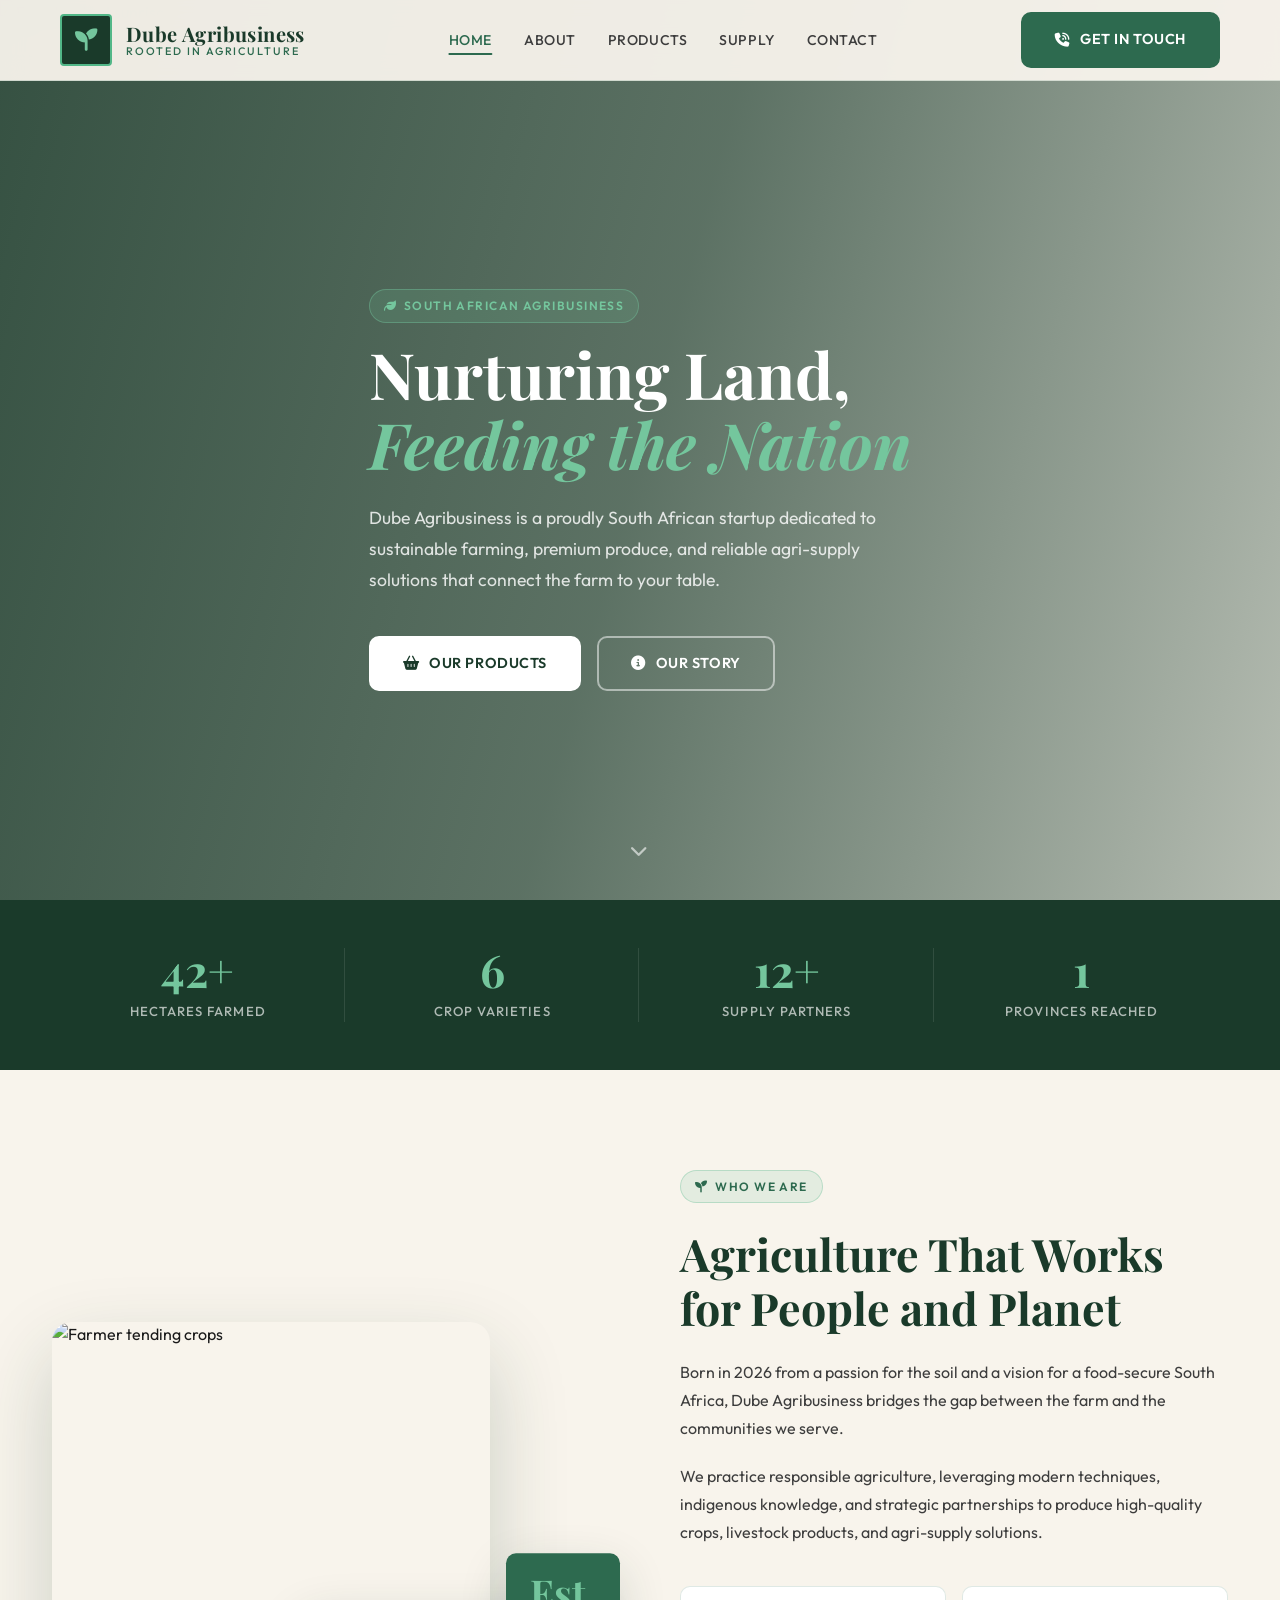
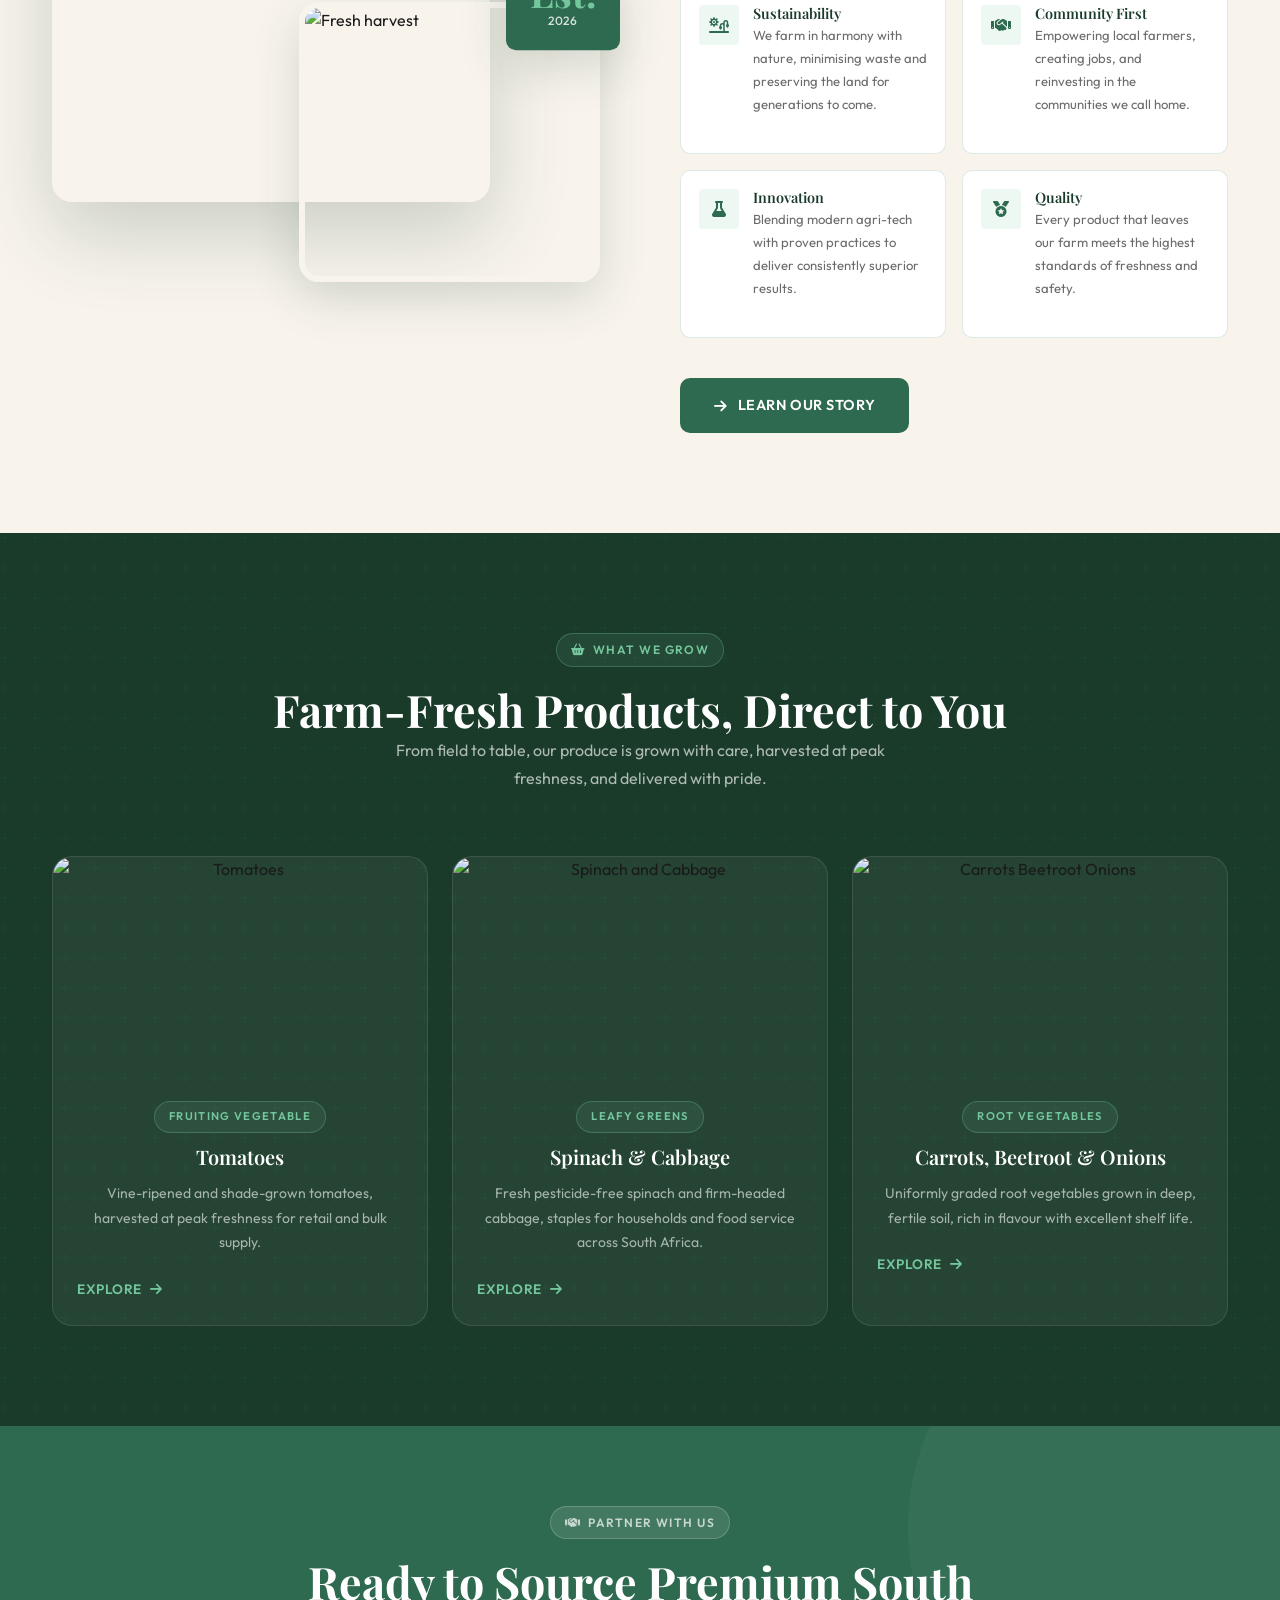
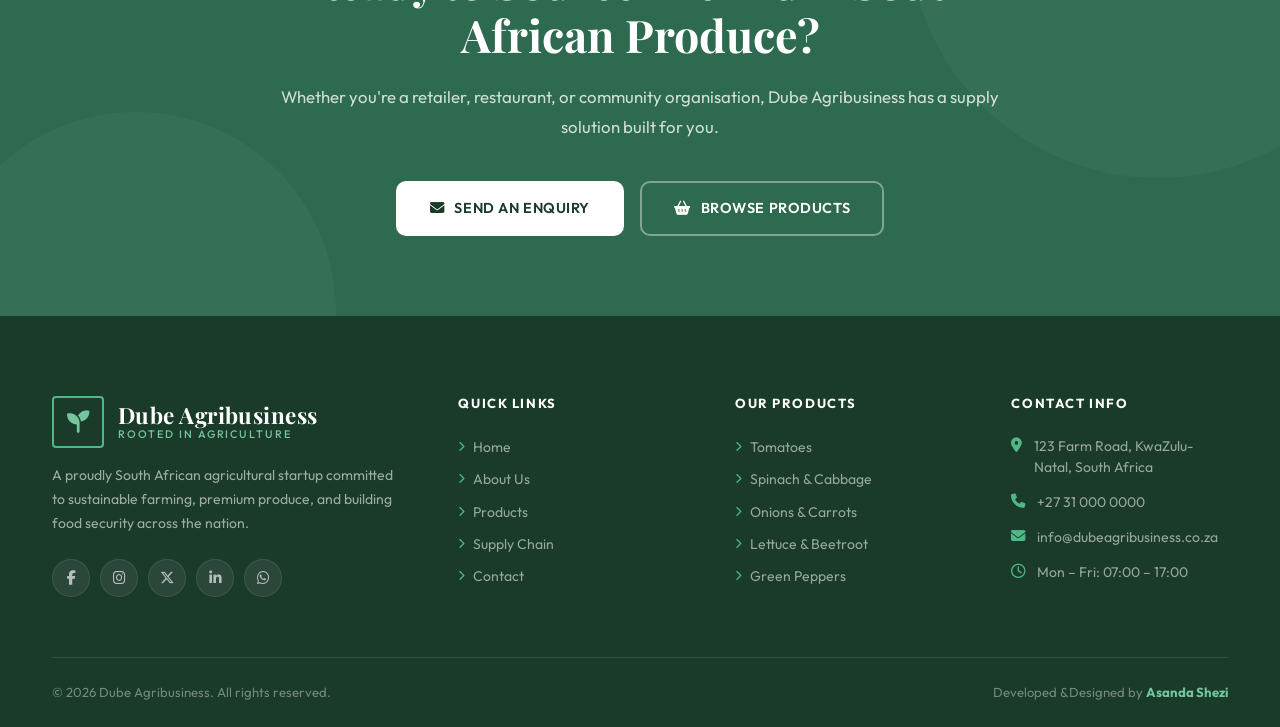
==== commit 48be9d5e: "Update index.html" ====
--- a/index.html
+++ b/index.html
@@ -61,10 +61,10 @@
     <!-- MOBILE MENU -->
     <div class="mobile-menu" id="mobileMenu">
       <a href="index.html" class="nav-link">Home</a>
-      <a href="About/about.html" class="nav-link">About Us</a>
-      <a href="Products/products.html" class="nav-link">Products</a>
-      <a href="Supply/supply.html" class="nav-link">Supply Chain</a>
-      <a href="Contact/contact.html" class="nav-link">Contact</a>
+      <a href="about.html" class="nav-link">About Us</a>
+      <a href="products.html" class="nav-link">Products</a>
+      <a href="supply.html" class="nav-link">Supply Chain</a>
+      <a href="contact.html" class="nav-link">Contact</a>
       <div class="mobile-menu-actions">
         <a
           href="Contact/contact.html"
@@ -396,16 +396,16 @@
               <a href="index.html"
                 ><i class="fa-solid fa-chevron-right"></i> Home</a
               >
-              <a href="About/about.html"
+              <a href="about.html"
                 ><i class="fa-solid fa-chevron-right"></i> About Us</a
               >
-              <a href="Products/products.html"
+              <a href="products.html"
                 ><i class="fa-solid fa-chevron-right"></i> Products</a
               >
-              <a href="Supply/supply.html"
+              <a href="supply.html"
                 ><i class="fa-solid fa-chevron-right"></i> Supply Chain</a
               >
-              <a href="Contact/contact.html"
+              <a href="contact.html"
                 ><i class="fa-solid fa-chevron-right"></i> Contact</a
               >
             </div>
@@ -413,22 +413,22 @@
           <div class="footer-col">
             <h4>Our Products</h4>
             <div class="footer-links">
-              <a href="Products/products.html"
+              <a href="products.html"
                 ><i class="fa-solid fa-chevron-right"></i> Tomatoes</a
               >
-              <a href="Products/products.html"
+              <a href="products.html"
                 ><i class="fa-solid fa-chevron-right"></i> Spinach &amp;
                 Cabbage</a
               >
-              <a href="Products/products.html"
+              <a href="products.html"
                 ><i class="fa-solid fa-chevron-right"></i> Onions &amp;
                 Carrots</a
               >
-              <a href="Products/products.html"
+              <a href="products.html"
                 ><i class="fa-solid fa-chevron-right"></i> Lettuce &amp;
                 Beetroot</a
               >
-              <a href="Products/products.html"
+              <a href="products.html"
                 ><i class="fa-solid fa-chevron-right"></i> Green Peppers</a
               >
             </div>
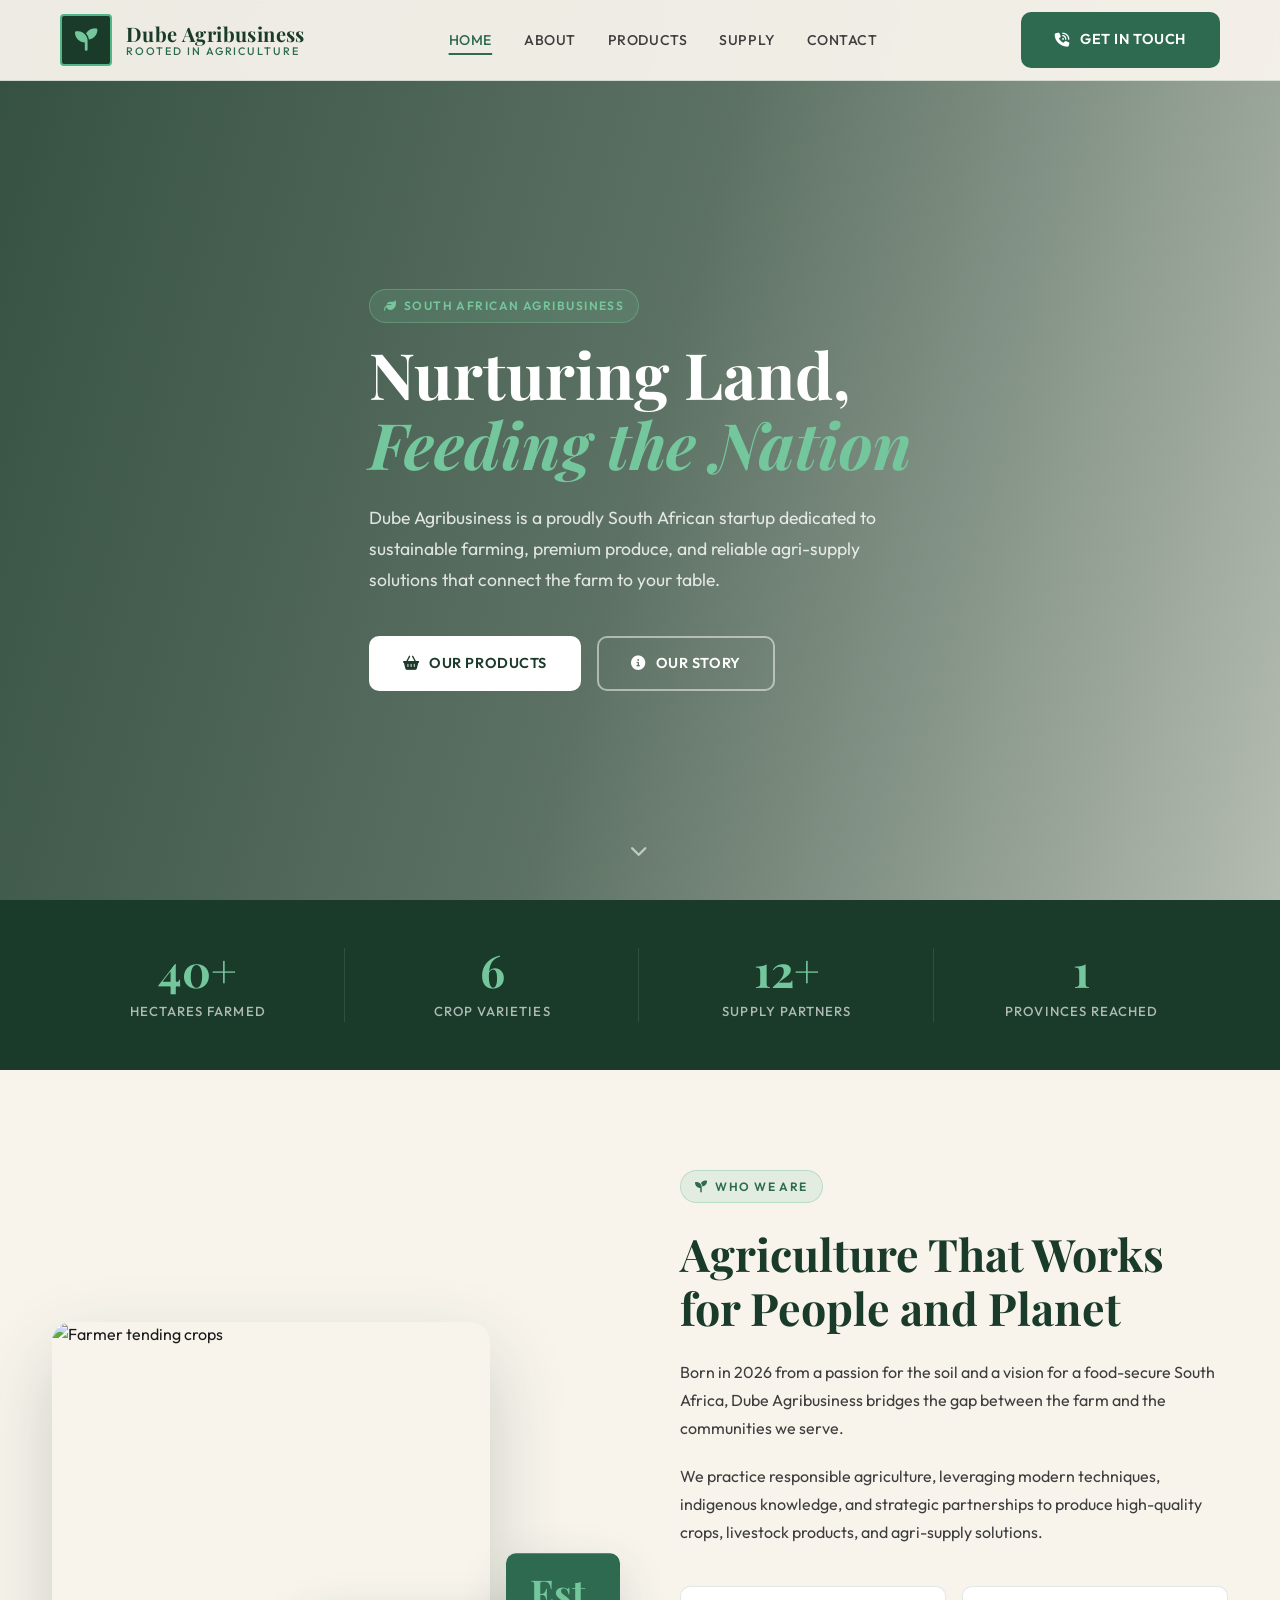
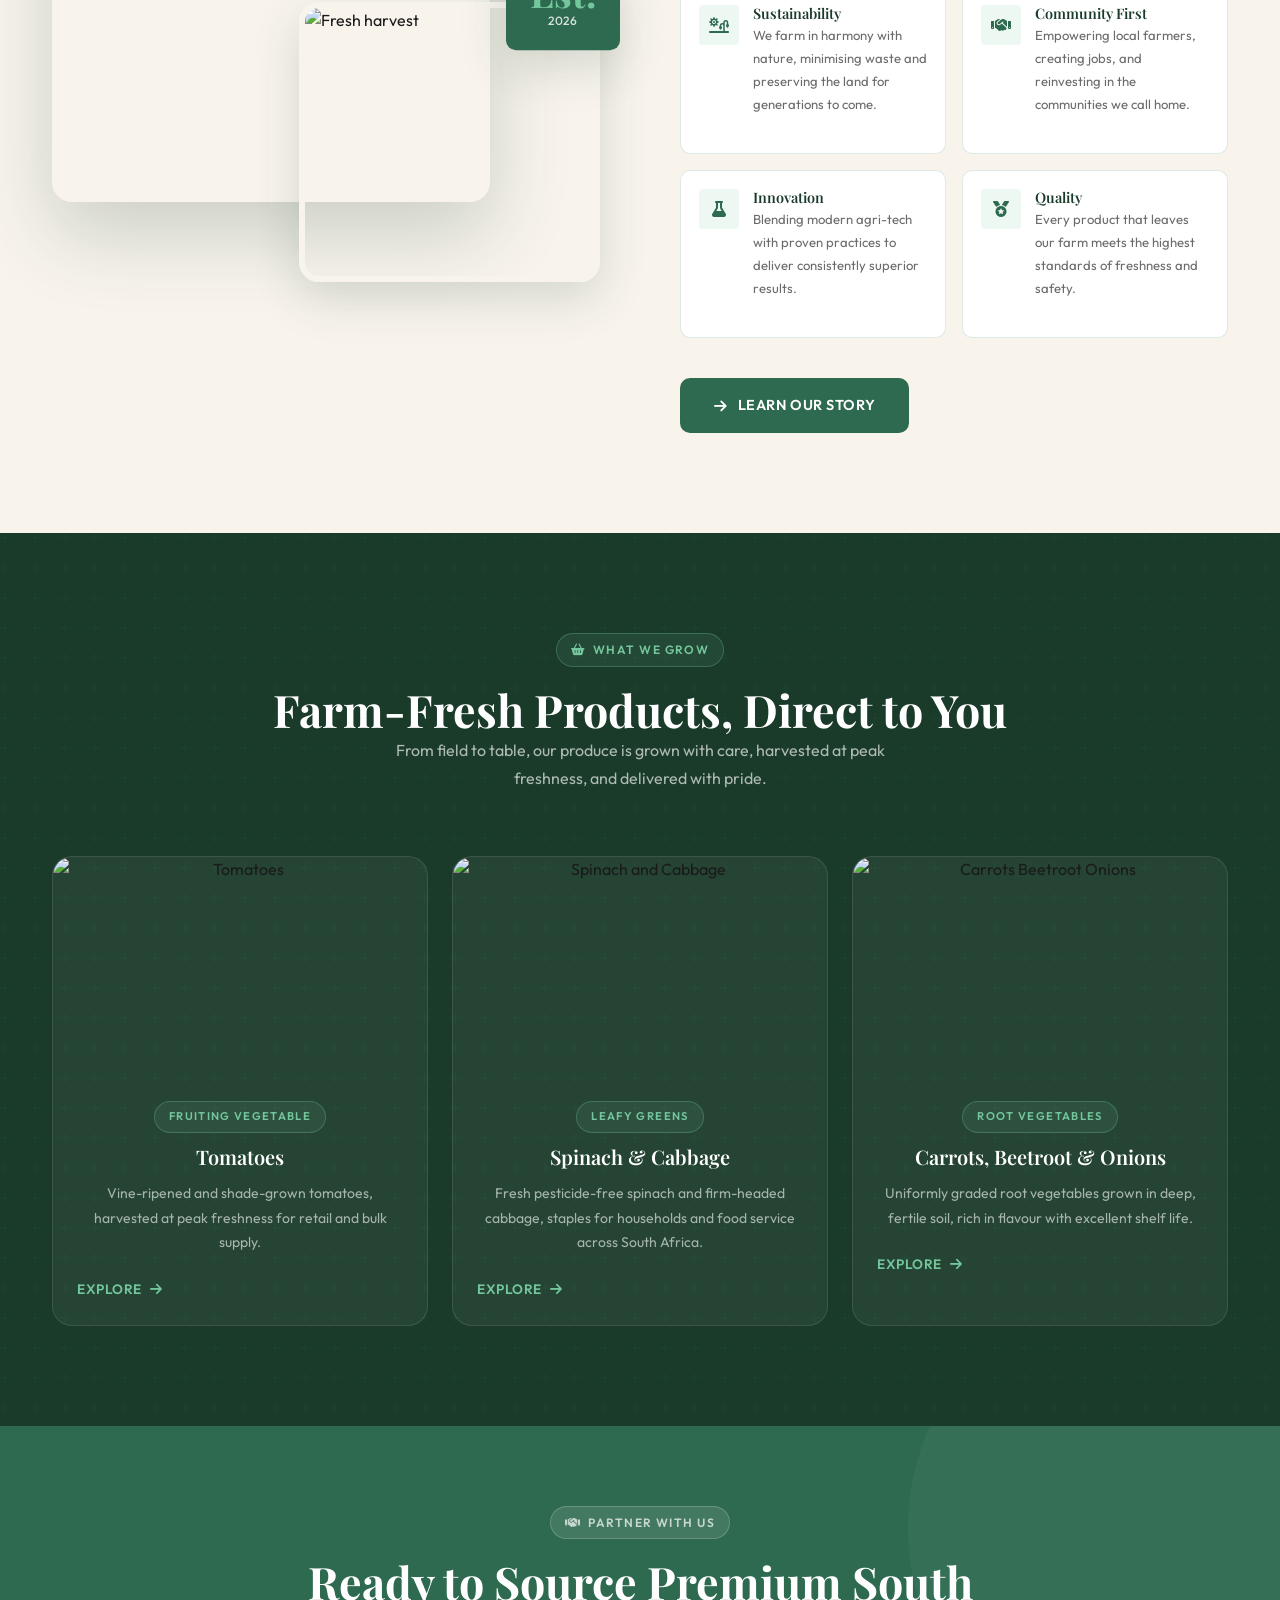
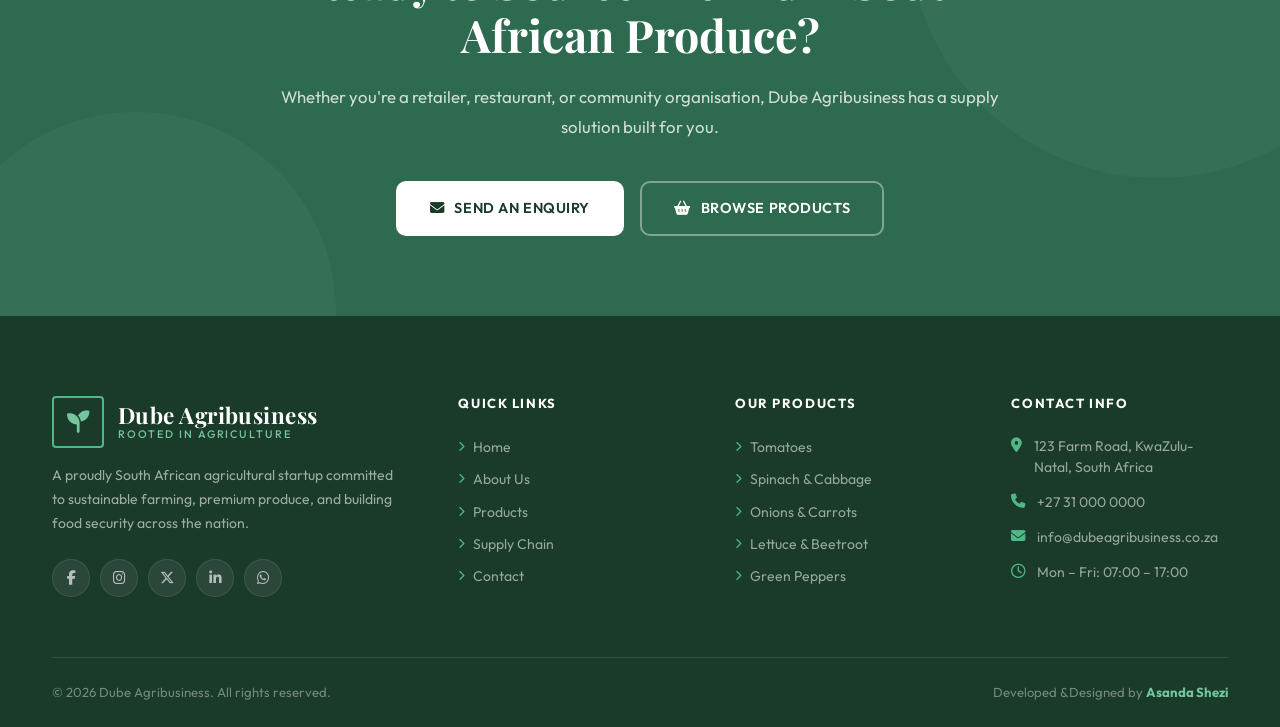
==== commit bcad50ff: "Update index.html" ====
--- a/index.html
+++ b/index.html
@@ -40,14 +40,14 @@
 
         <nav class="navbar-nav">
           <a href="index.html" class="nav-link active">Home</a>
-          <a href="About/about.html" class="nav-link">About</a>
-          <a href="Products/products.html" class="nav-link">Products</a>
-          <a href="Supply/supply.html" class="nav-link">Supply</a>
-          <a href="Contact/contact.html" class="nav-link">Contact</a>
+          <a href="about.html" class="nav-link">About</a>
+          <a href="products.html" class="nav-link">Products</a>
+          <a href="supply.html" class="nav-link">Supply</a>
+          <a href="contact.html" class="nav-link">Contact</a>
         </nav>
 
         <div class="navbar-cta">
-          <a href="Contact/contact.html" class="btn btn-primary">
+          <a href="contact.html" class="btn btn-primary">
             <i class="fa-solid fa-phone-volume"></i> Get in Touch
           </a>
         </div>
@@ -67,7 +67,7 @@
       <a href="contact.html" class="nav-link">Contact</a>
       <div class="mobile-menu-actions">
         <a
-          href="Contact/contact.html"
+          href="contact.html"
           class="btn btn-primary"
           style="justify-content: center"
         >
@@ -101,11 +101,11 @@
             solutions that connect the farm to your table.
           </p>
           <div class="hero-actions">
-            <a href="Products/products.html" class="btn btn-light">
+            <a href="products.html" class="btn btn-light">
               <i class="fa-solid fa-basket-shopping"></i> Our Products
             </a>
             <a
-              href="About/about.html"
+              href="about.html"
               class="btn btn-outline"
               style="border-color: rgba(255, 255, 255, 0.5); color: white"
             >
@@ -229,7 +229,7 @@
                 </div>
               </div>
             </div>
-            <a href="About/about.html" class="btn btn-primary">
+            <a href="about.html" class="btn btn-primary">
               <i class="fa-solid fa-arrow-right"></i> Learn Our Story
             </a>
           </div>
@@ -264,7 +264,7 @@
                 freshness for retail and bulk supply.
               </p>
               <div class="product-card-footer">
-                <a href="Products/products.html" class="product-card-link"
+                <a href="products.html" class="product-card-link"
                   >Explore <i class="fa-solid fa-arrow-right"></i
                 ></a>
               </div>
@@ -285,7 +285,7 @@
                 for households and food service across South Africa.
               </p>
               <div class="product-card-footer">
-                <a href="Products/products.html" class="product-card-link"
+                <a href="products.html" class="product-card-link"
                   >Explore <i class="fa-solid fa-arrow-right"></i
                 ></a>
               </div>
@@ -306,7 +306,7 @@
                 rich in flavour with excellent shelf life.
               </p>
               <div class="product-card-footer">
-                <a href="Products/products.html" class="product-card-link"
+                <a href="products.html" class="product-card-link"
                   >Explore <i class="fa-solid fa-arrow-right"></i
                 ></a>
               </div>
@@ -336,11 +336,11 @@
             Dube Agribusiness has a supply solution built for you.
           </p>
           <div class="cta-actions">
-            <a href="Contact/contact.html" class="btn btn-light">
+            <a href="contact.html" class="btn btn-light">
               <i class="fa-solid fa-envelope"></i> Send an Enquiry
             </a>
             <a
-              href="Products/products.html"
+              href="products.html"
               class="btn btn-outline"
               style="border-color: rgba(255, 255, 255, 0.4); color: white"
             >
